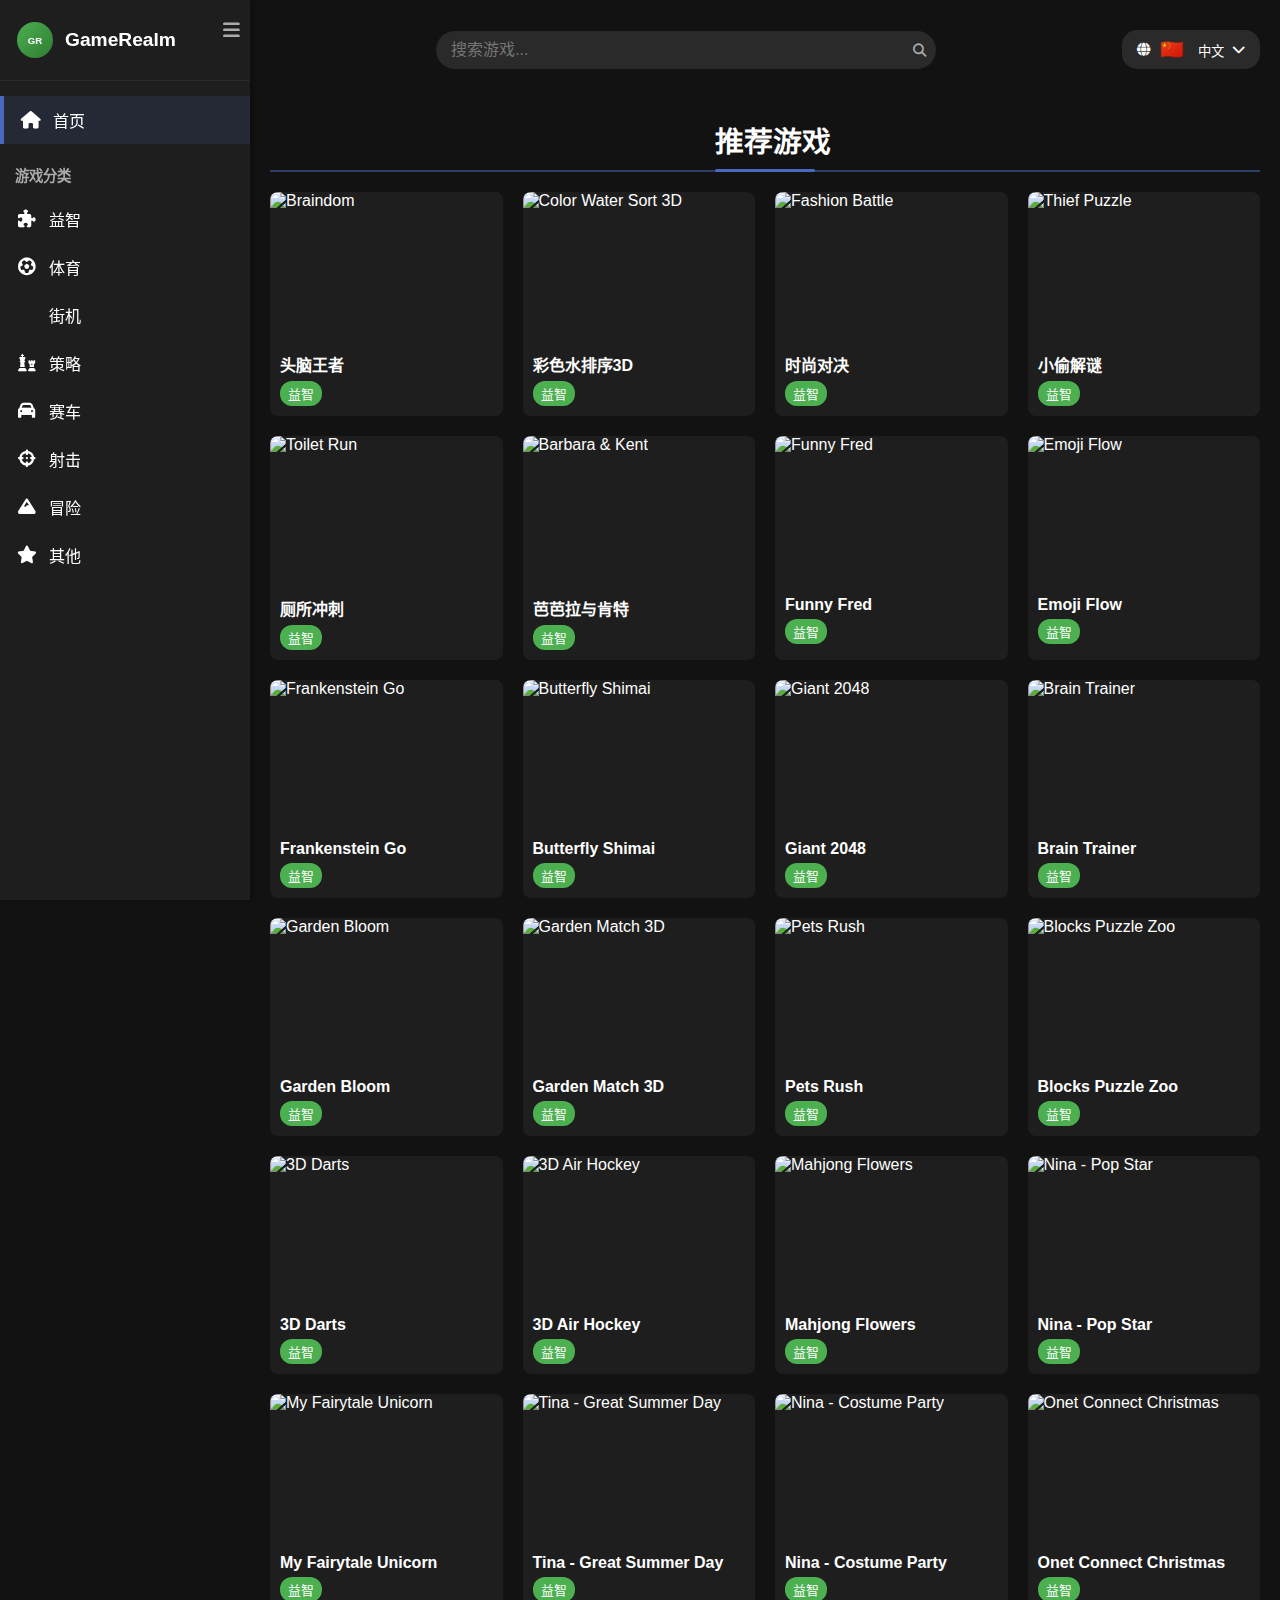
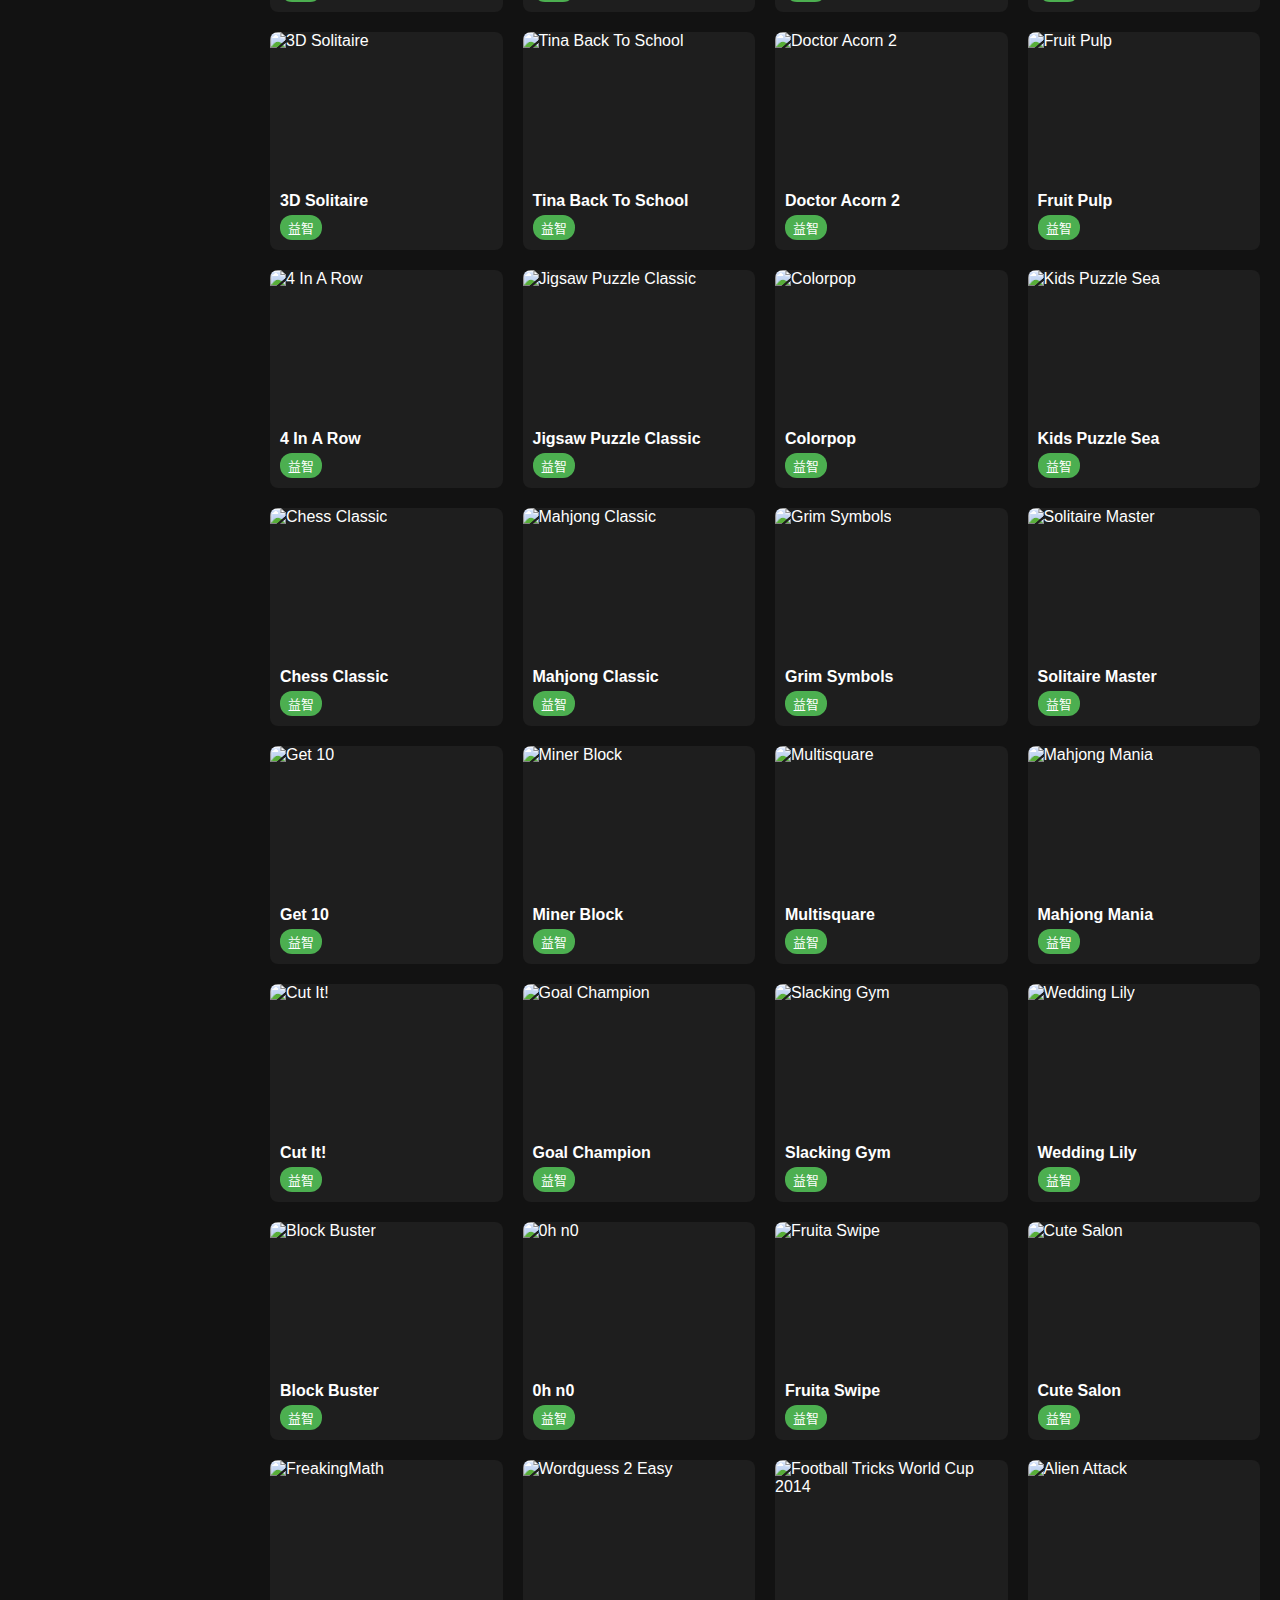
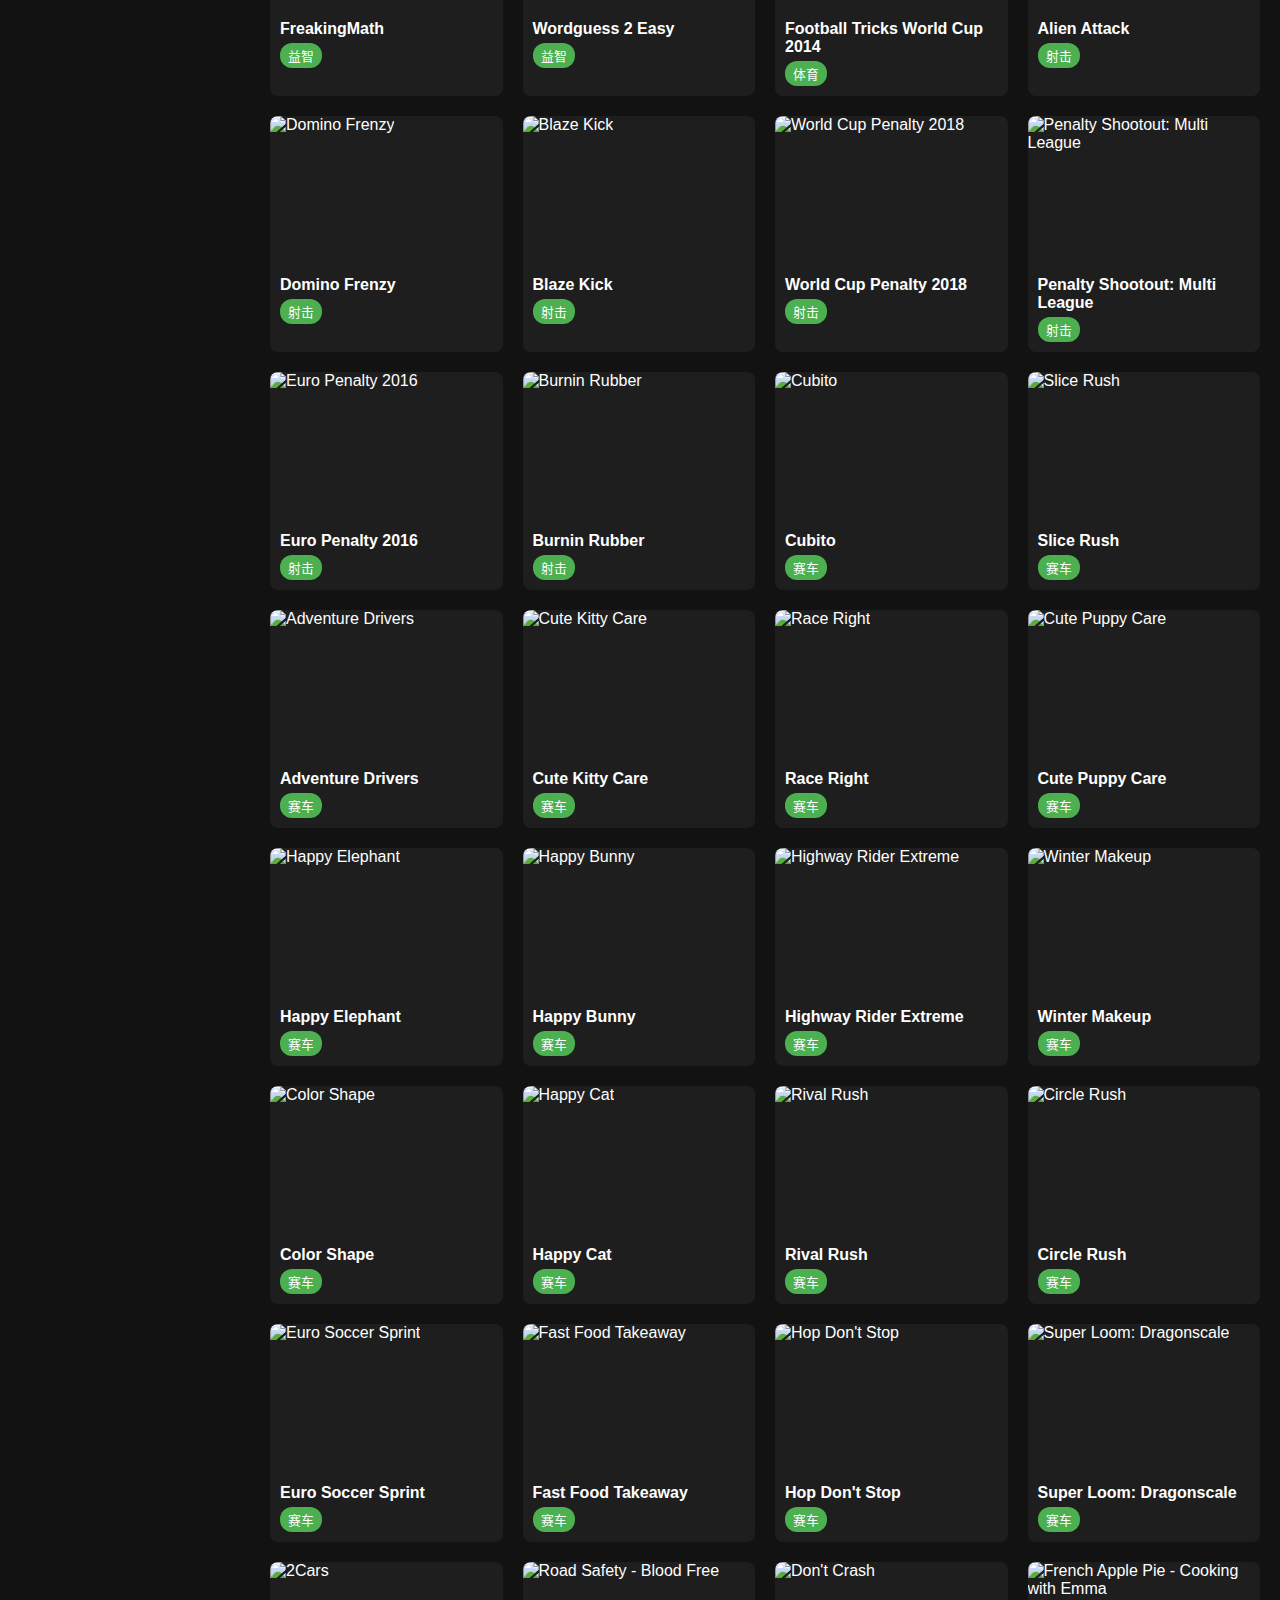
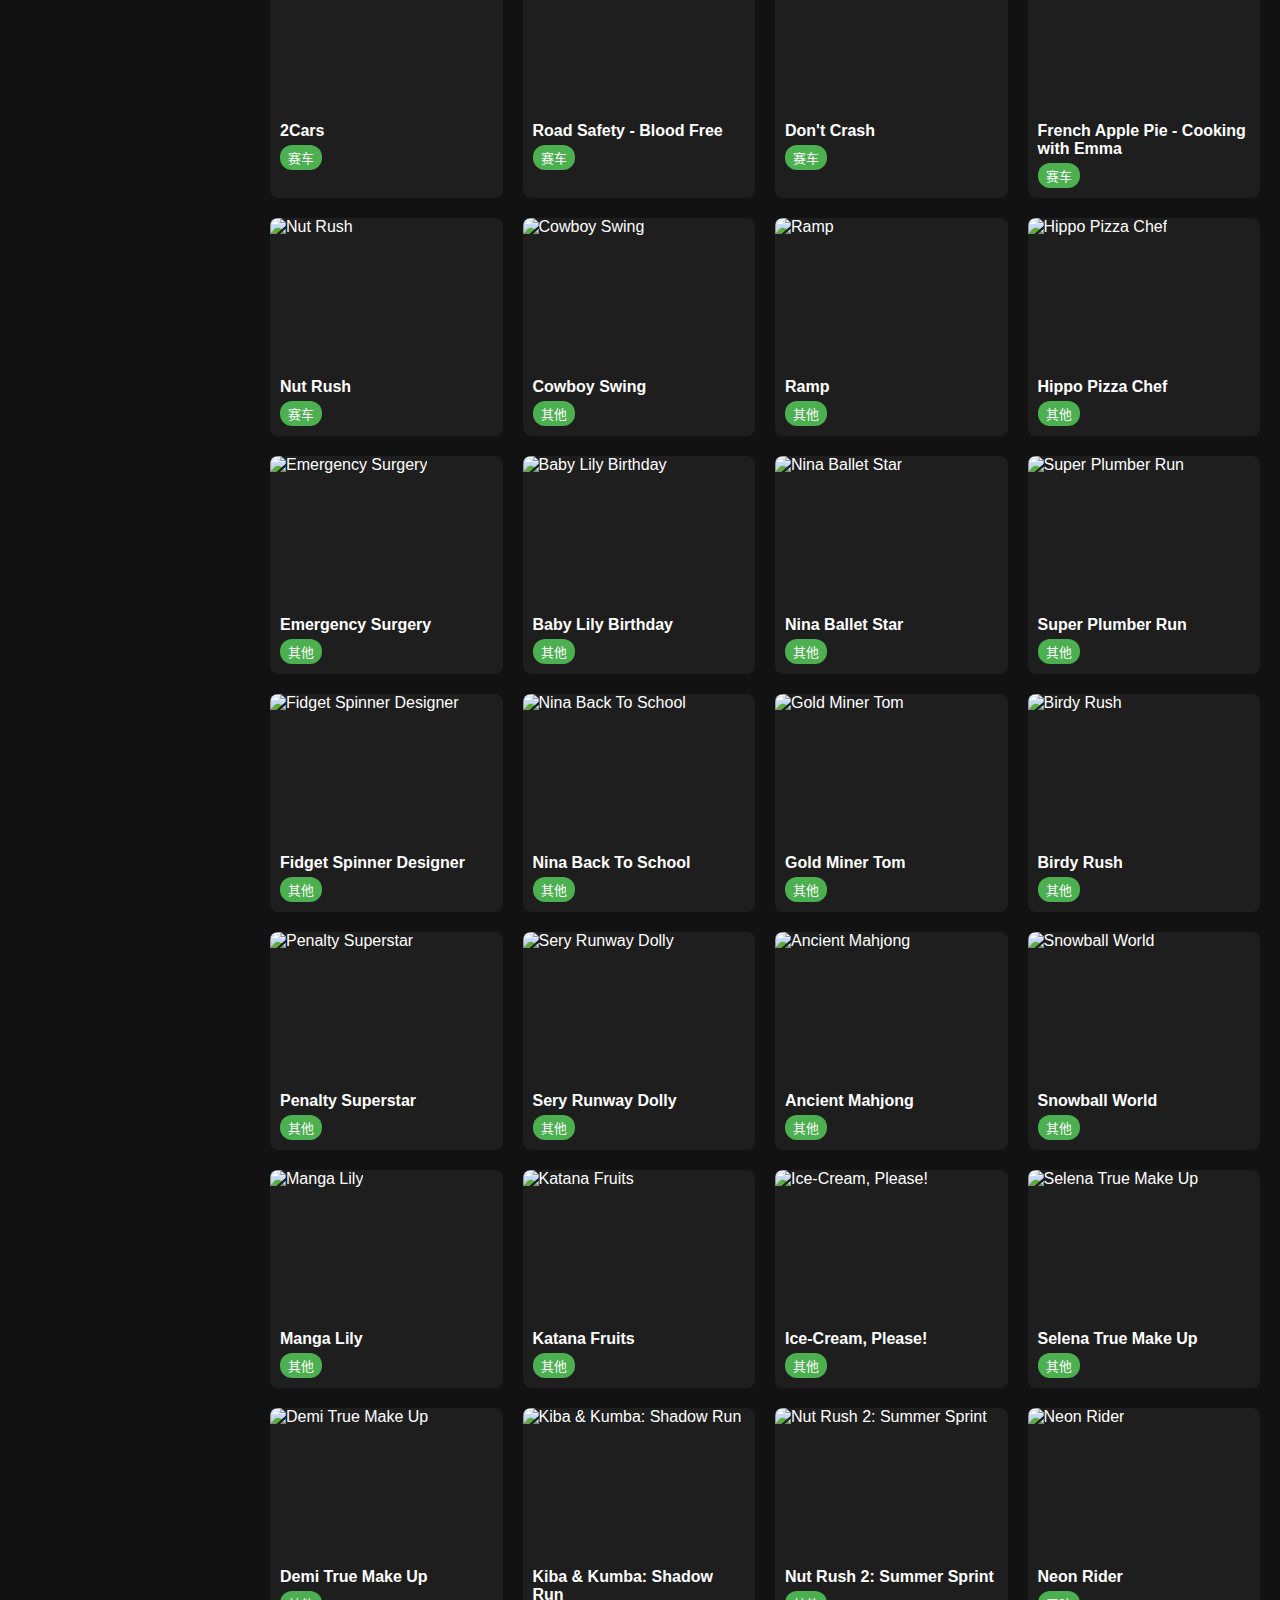
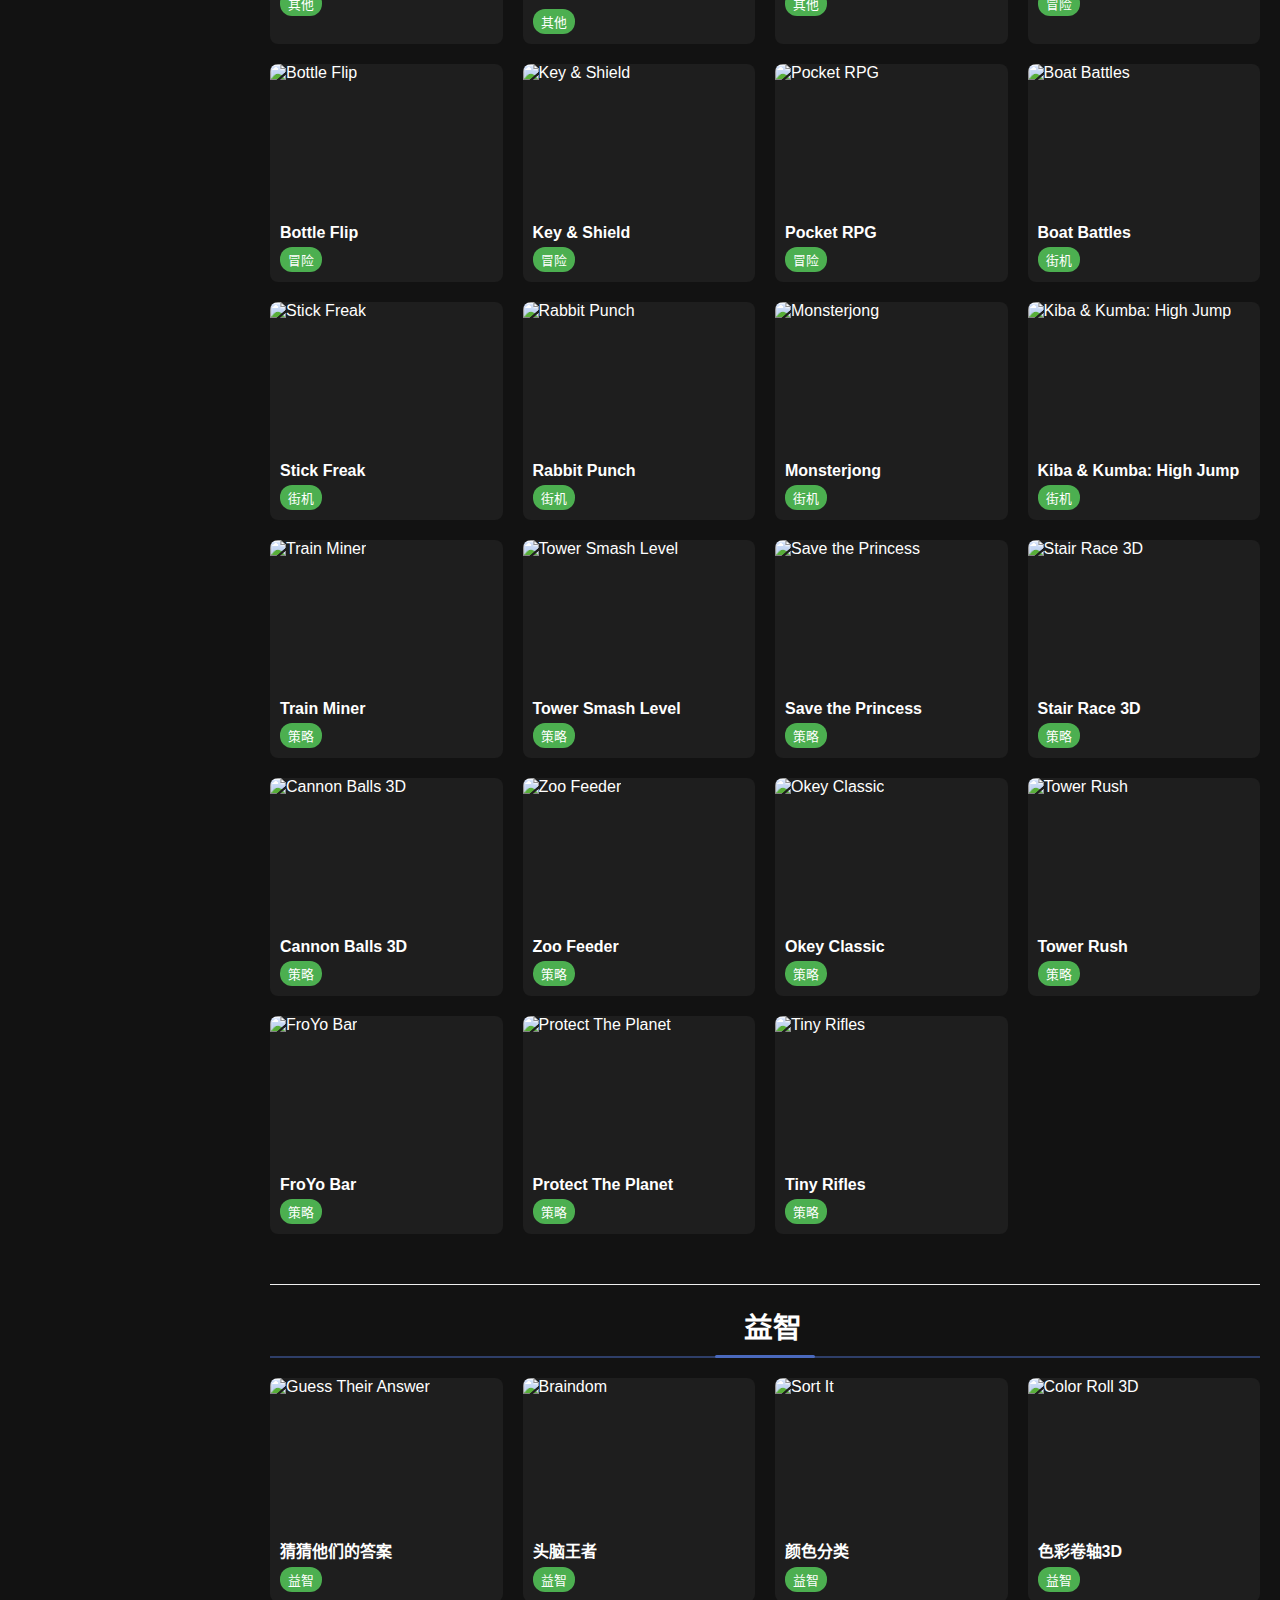
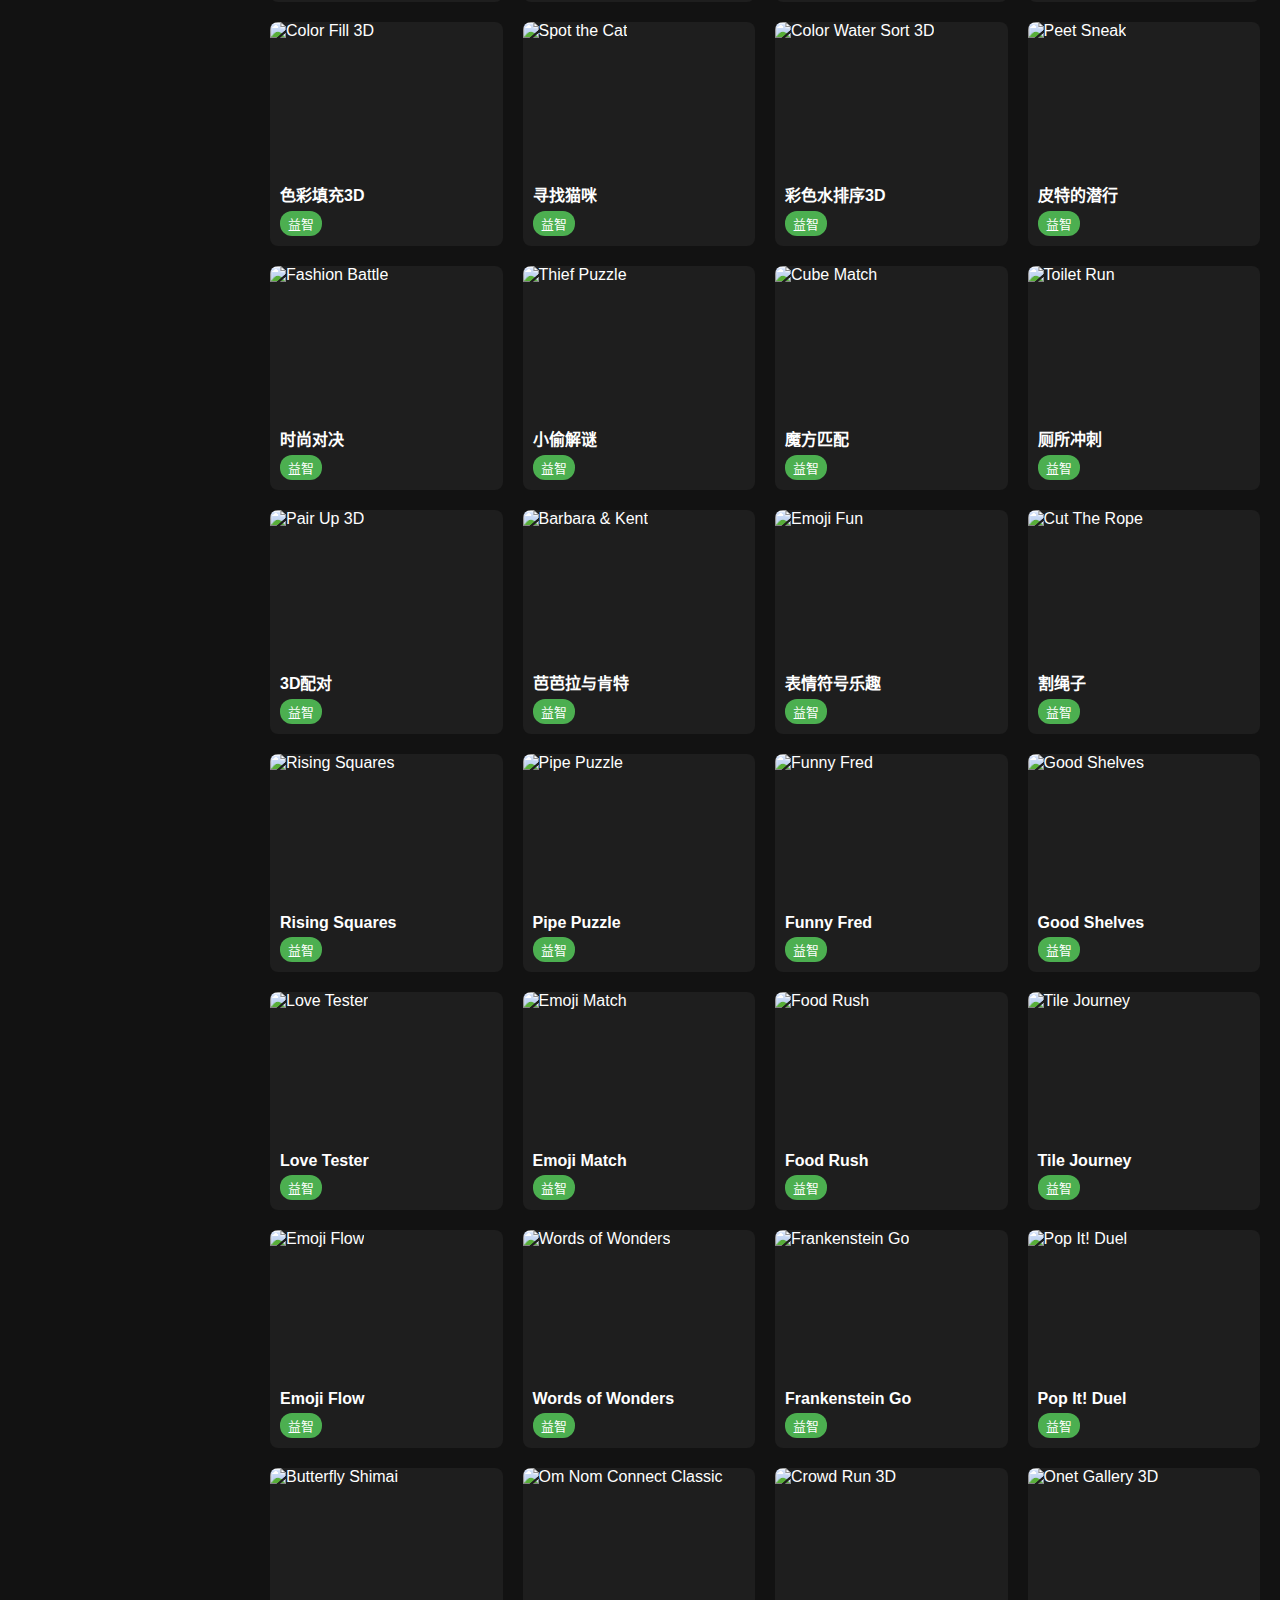
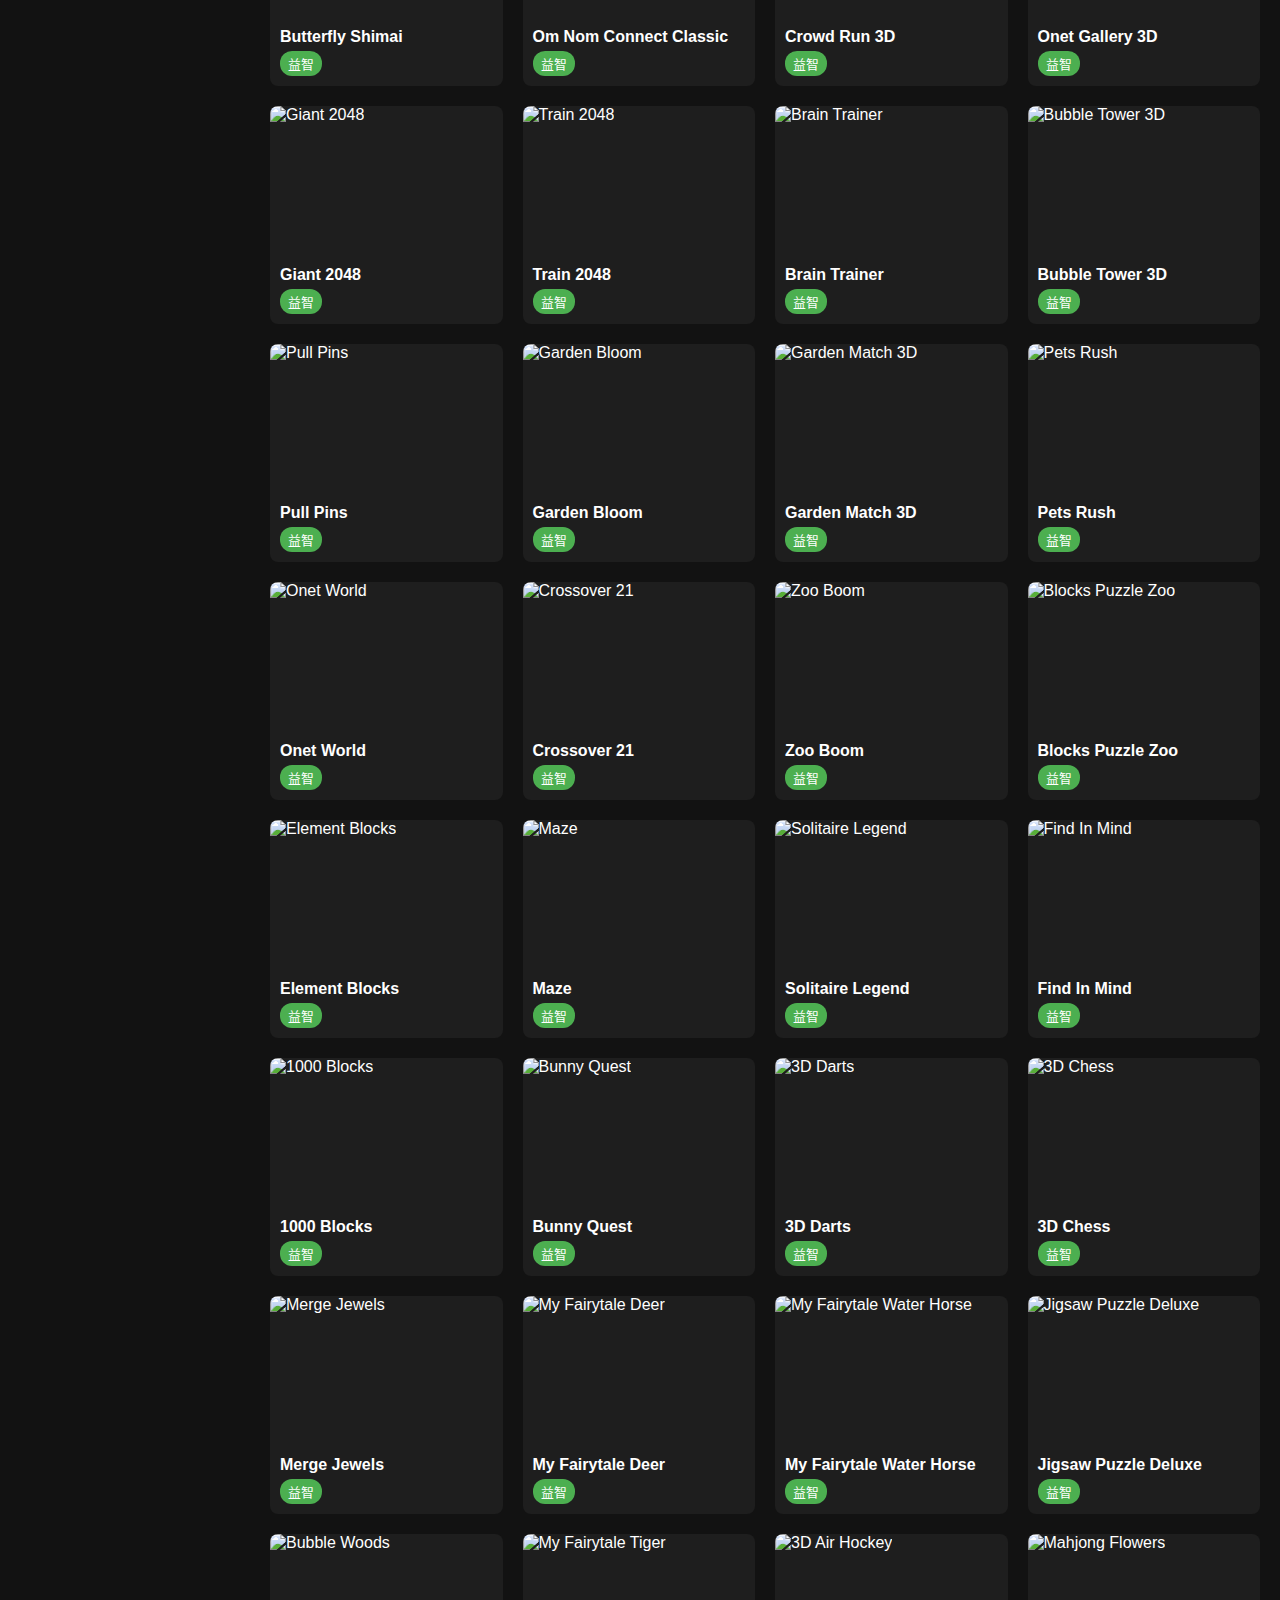
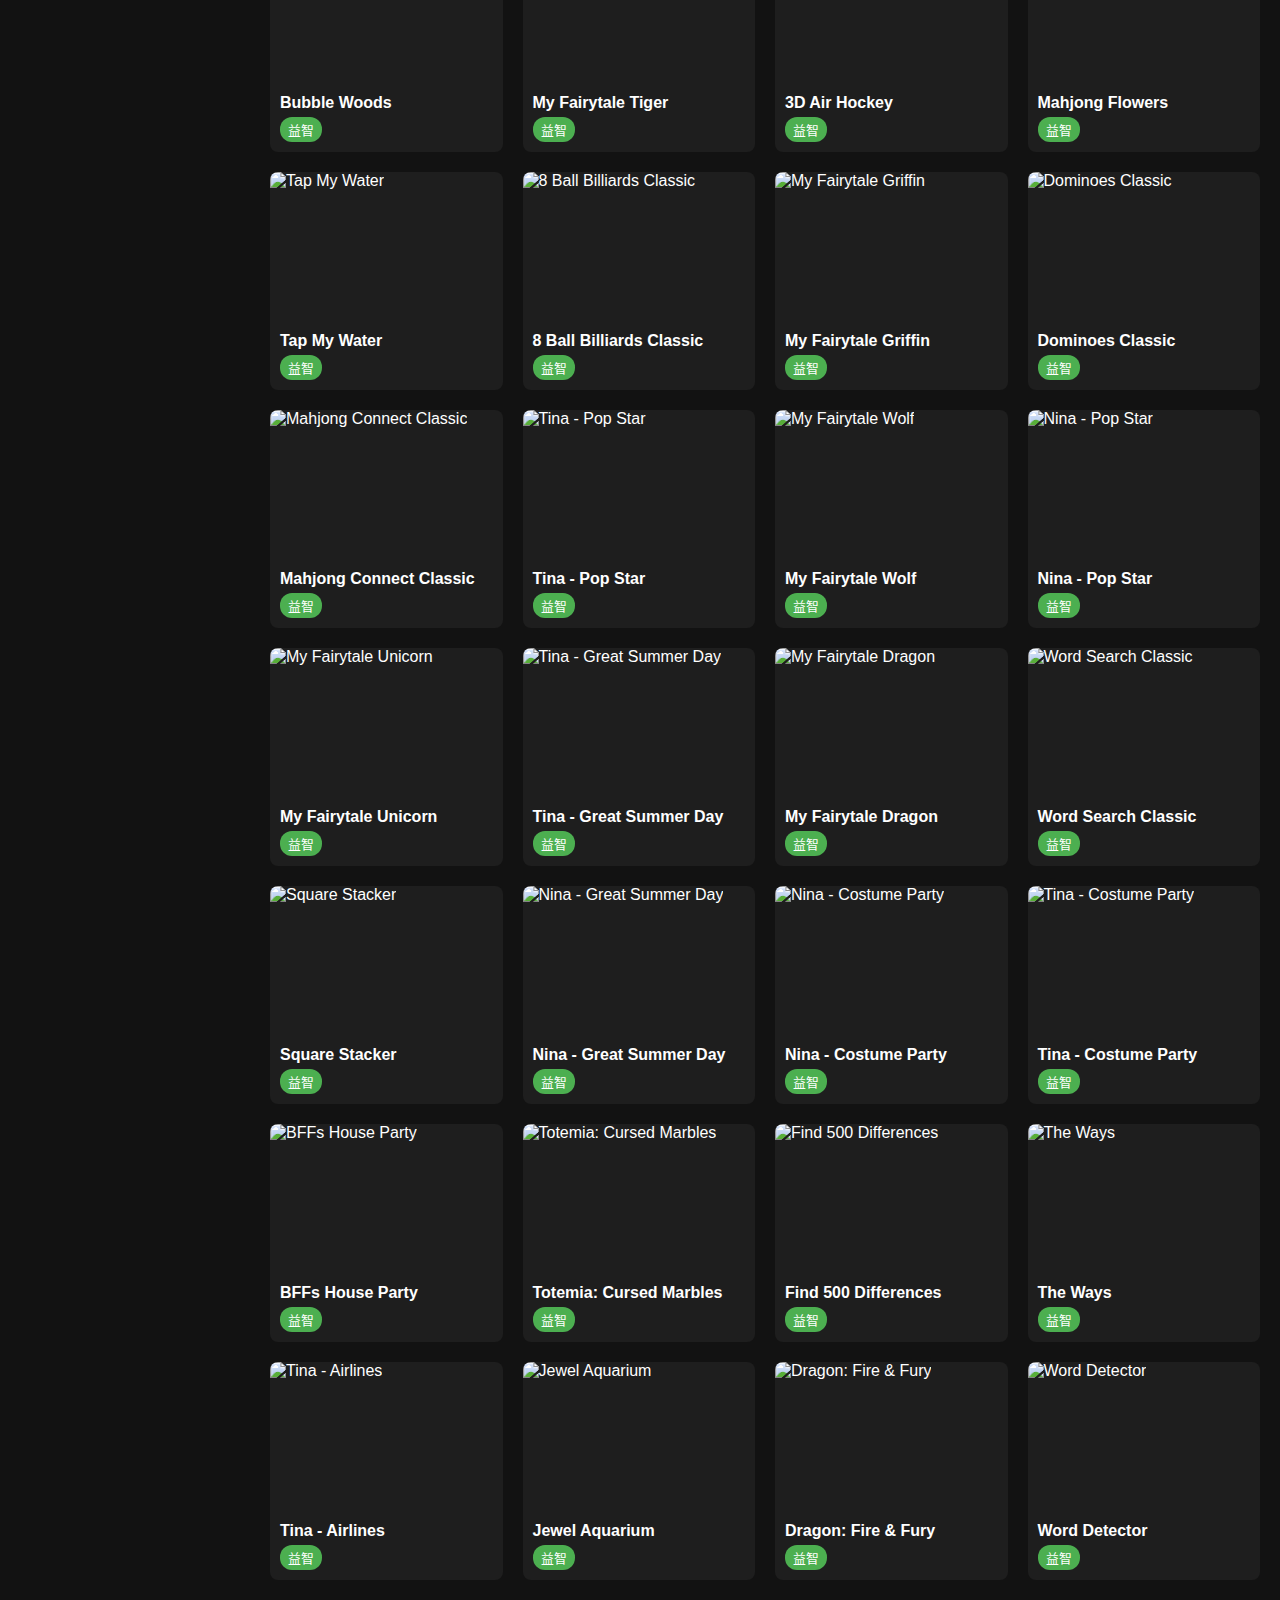
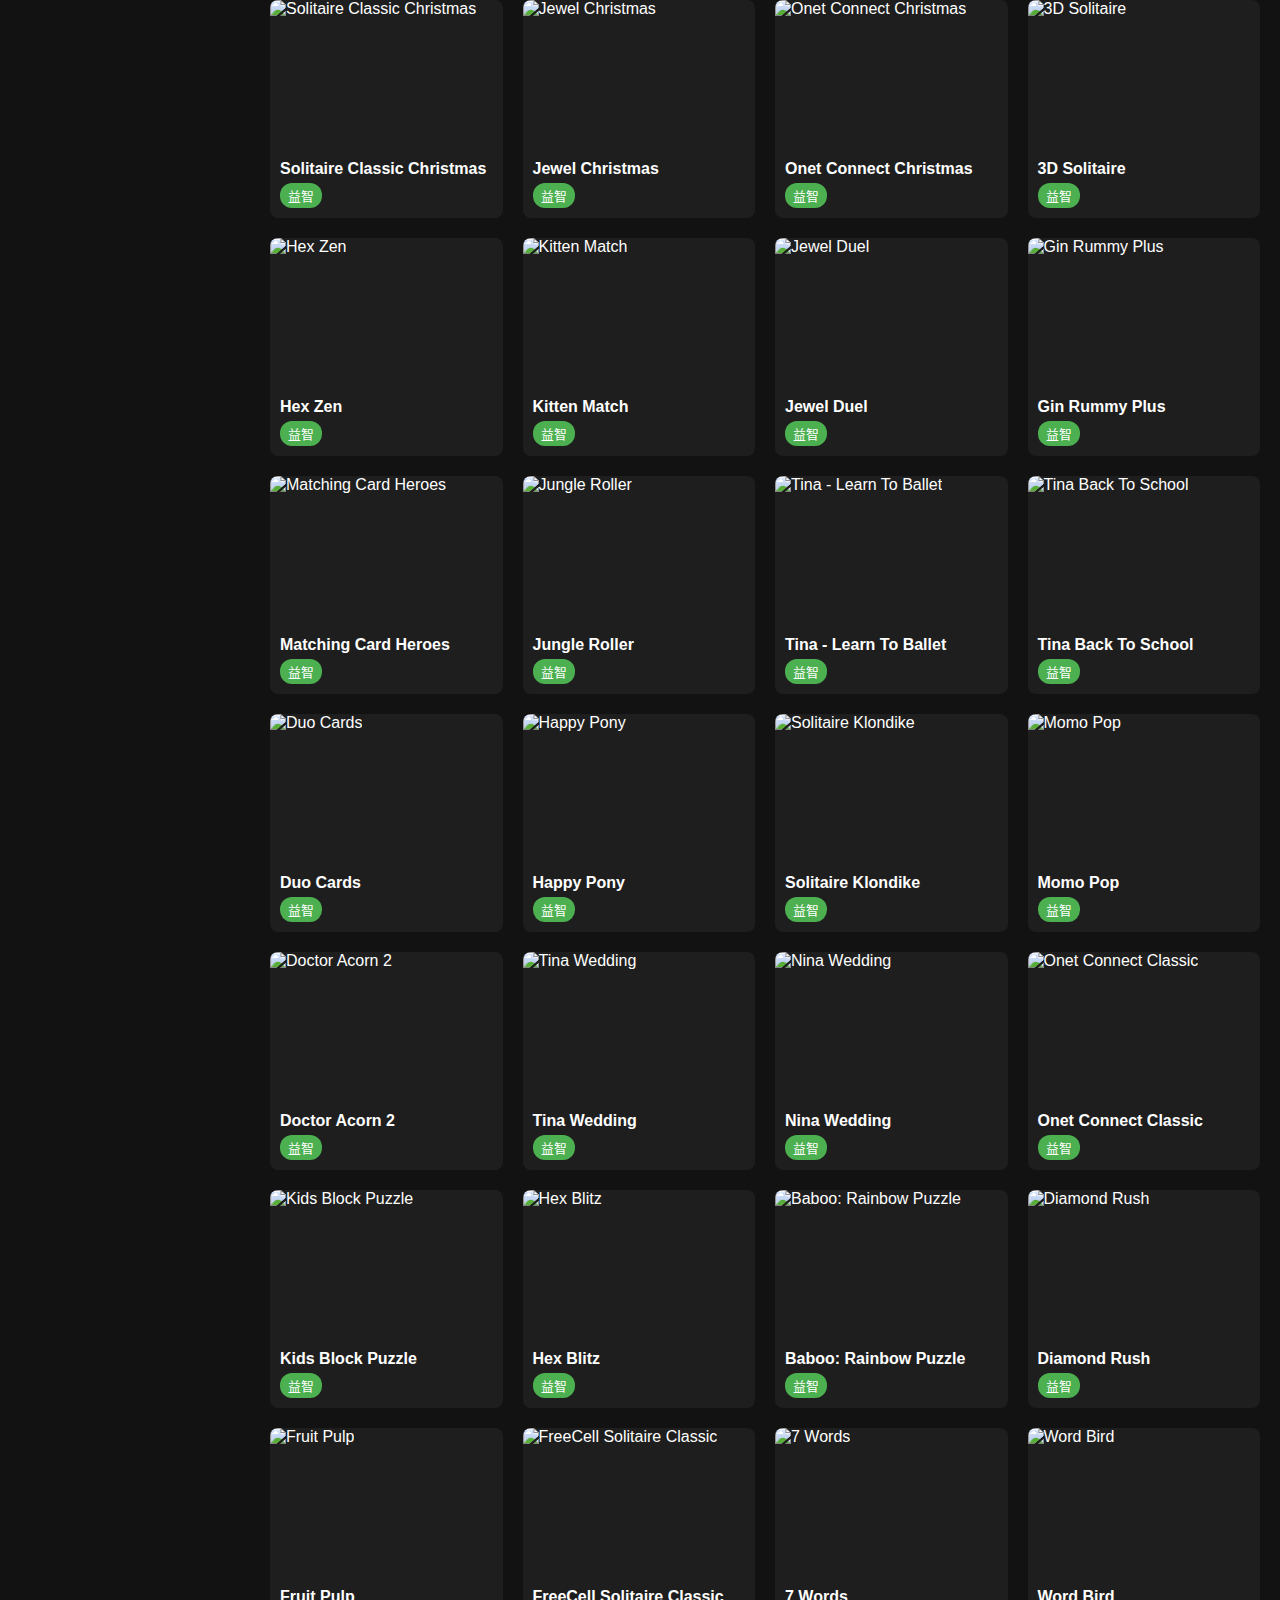
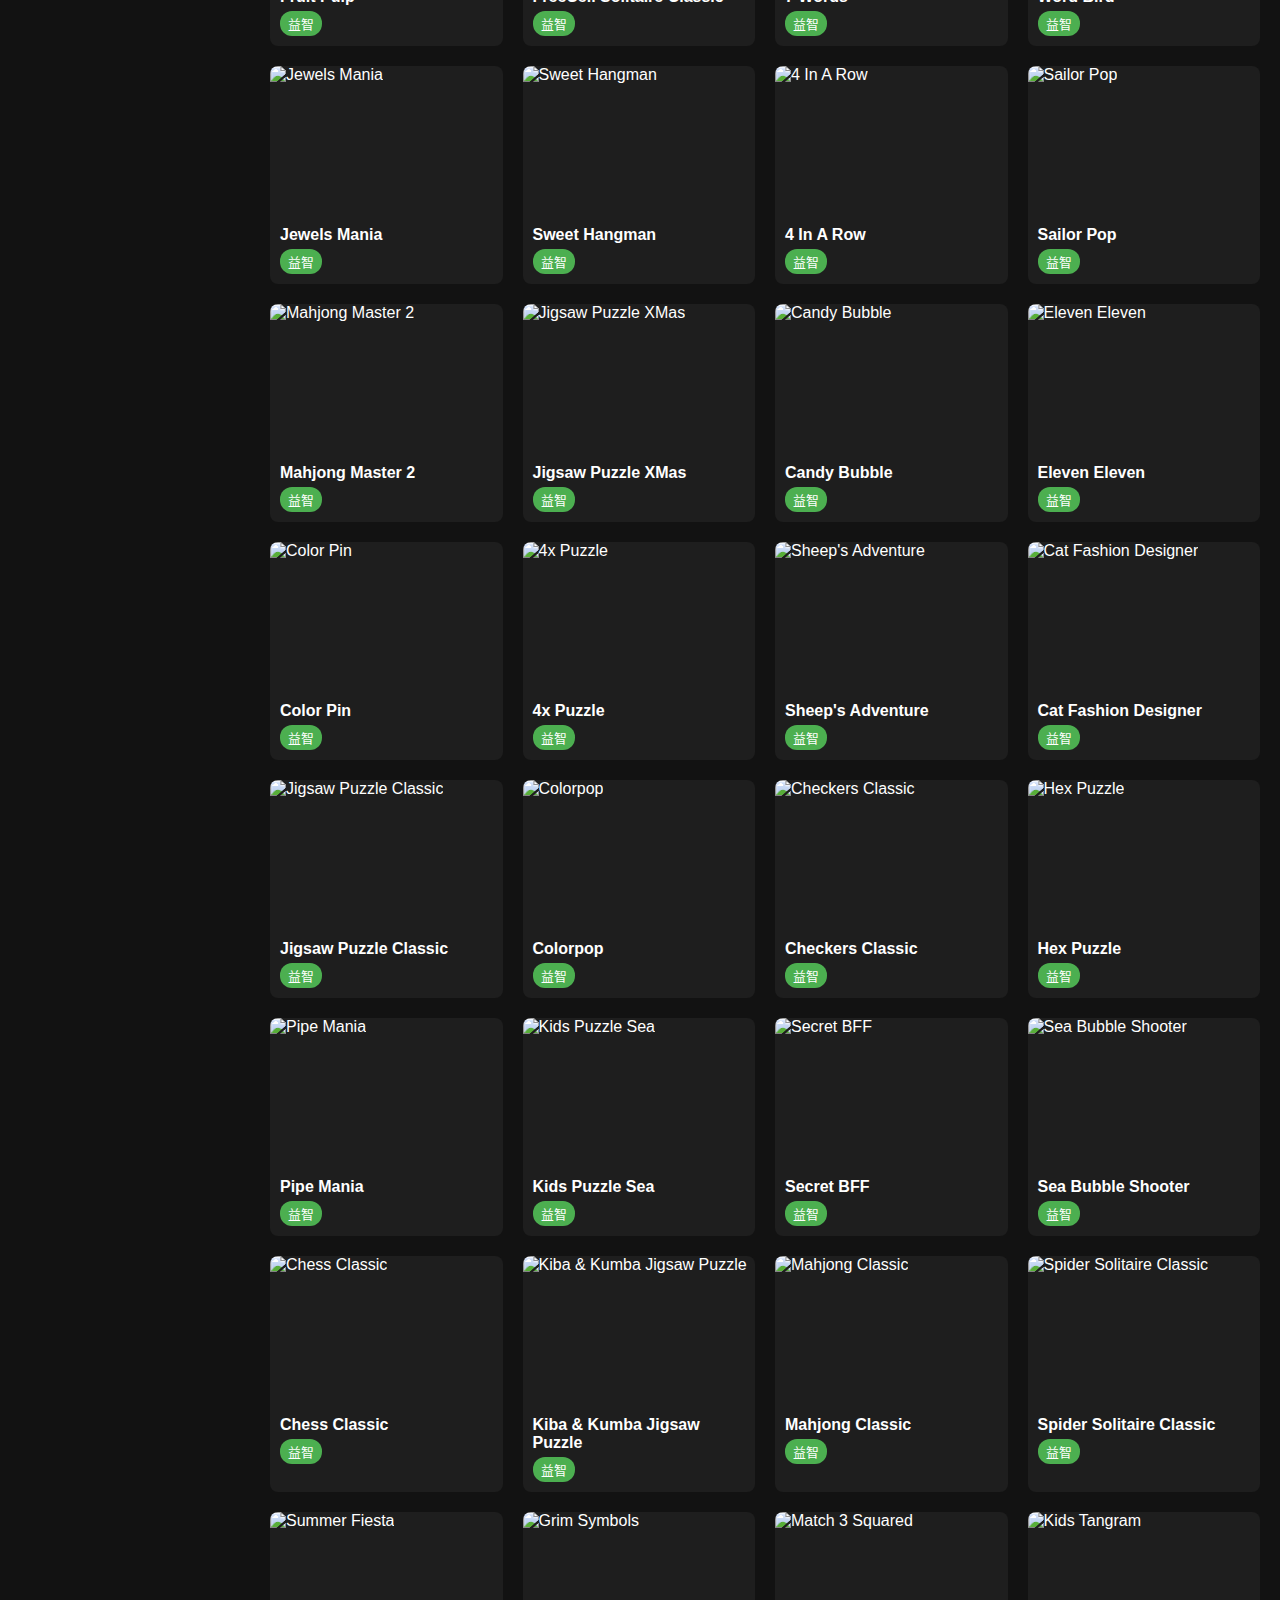
==== index.html @ a1fd9e69 "初始提交：GameRealm游戏平台" ====
<!DOCTYPE html>
<html lang="zh-CN">
<head>
    <meta charset="UTF-8">
    <meta name="viewport" content="width=device-width, initial-scale=1.0">
    <title>GameRealm - 在线游戏平台</title>
    <!-- Google tag (gtag.js) -->
    <script async src="https://www.googletagmanager.com/gtag/js?id=G-RQHVXMJP39"></script>
    <script>
      window.dataLayer = window.dataLayer || [];
      function gtag(){dataLayer.push(arguments);}
      gtag('js', new Date());

      gtag('config', 'G-RQHVXMJP39');
    </script>
    <link rel="stylesheet" href="styles.css">
    <link rel="stylesheet" href="https://cdnjs.cloudflare.com/ajax/libs/font-awesome/6.4.0/css/all.min.css">
</head>
<body>
    <!-- 侧边栏 -->
    <div class="sidebar" id="sidebar">
        <div class="logo-container">
            <img src="assets/logo.svg" alt="GameRealm Logo" class="logo">
            <span class="logo-text">GameRealm</span>
        </div>
        <div class="sidebar-toggle" id="sidebarToggle">
            <i class="fas fa-bars"></i>
        </div>
        <nav class="sidebar-nav">
            <a href="index.html" class="nav-item active">
                <i class="fas fa-home"></i>
                <span class="nav-text">首页</span>
            </a>
            <div class="category-header">游戏分类</div>
            <!-- 分类将通过JavaScript动态加载 -->
        </nav>
    </div>

    <!-- 主内容区 -->
    <main class="main-content">
        <!-- 顶部导航栏 -->
        <header class="top-header">
            <div class="search-container">
                <input type="text" class="search-input" placeholder="搜索游戏...">
                <button class="search-button" aria-label="搜索">
                    <i class="fas fa-search"></i>
                </button>
                <div class="search-suggestions" style="display: none;">
                    <!-- 搜索建议将通过JavaScript动态加载 -->
                </div>
            </div>
            <div class="language-selector">
                <button class="language-button" id="languageBtn">
                    <i class="fas fa-globe"></i> 
                    <span class="current-language">中文</span>
                    <i class="fas fa-chevron-down"></i>
                </button>
                <div class="language-dropdown" id="languageDropdown">
                    <div class="language-option" data-lang="zh-CN"><span class="flag">🇨🇳</span> 中文</div>
                    <div class="language-option" data-lang="en-US"><span class="flag">🇺🇸</span> English</div>
                    <div class="language-option" data-lang="ja-JP"><span class="flag">🇯🇵</span> 日本語</div>
                    <div class="language-option" data-lang="ko-KR"><span class="flag">🇰🇷</span> 한국어</div>
                    <div class="language-option" data-lang="es-ES"><span class="flag">🇪🇸</span> Español</div>
                    <div class="language-option" data-lang="fr-FR"><span class="flag">🇫🇷</span> Français</div>
                    <div class="language-option" data-lang="de-DE"><span class="flag">🇩🇪</span> Deutsch</div>
                    <div class="language-option" data-lang="ru-RU"><span class="flag">🇷🇺</span> Русский</div>
                    <div class="language-option" data-lang="pt-BR"><span class="flag">🇧🇷</span> Português</div>
                    <div class="language-option" data-lang="it-IT"><span class="flag">🇮🇹</span> Italiano</div>
                    <div class="language-option" data-lang="ar-SA"><span class="flag">🇸🇦</span> العربية</div>
                    <div class="language-option" data-lang="hi-IN"><span class="flag">🇮🇳</span> हिन्दी</div>
                    <div class="language-option" data-lang="th-TH"><span class="flag">🇹🇭</span> ไทย</div>
                    <div class="language-option" data-lang="vi-VN"><span class="flag">🇻🇳</span> Tiếng Việt</div>
                    <div class="language-option" data-lang="id-ID"><span class="flag">🇮🇩</span> Bahasa Indonesia</div>
                    <div class="language-option" data-lang="nl-NL"><span class="flag">🇳🇱</span> Nederlands</div>
                    <div class="language-option" data-lang="tr-TR"><span class="flag">🇹🇷</span> Türkçe</div>
                    <div class="language-option" data-lang="pl-PL"><span class="flag">🇵🇱</span> Polski</div>
                </div>
            </div>
        </header>

        <!-- 游戏分类与展示 -->
        <div class="game-categories">
            <!-- 游戏分类和卡片将通过JavaScript动态加载 -->
            <div class="loading">
                <i class="fas fa-spinner fa-pulse"></i>
                <p>正在加载游戏数据...</p>
            </div>
        </div>
    </main>

    <script src="main.js"></script>
</body>
</html>
---- styles.css ----
/* 全局样式 */
* {
    margin: 0;
    padding: 0;
    box-sizing: border-box;
    font-family: 'Arial', sans-serif;
}

body {
    display: flex;
    background-color: #121212;
    color: #ffffff;
    min-height: 100vh;
}

/* 侧边栏样式 */
.sidebar {
    width: 250px;
    background-color: #1e1e1e;
    height: 100vh;
    position: fixed;
    transition: all 0.3s ease;
    overflow-y: auto;
    box-shadow: 2px 0 5px rgba(0, 0, 0, 0.3);
    z-index: 100;
}

.sidebar.collapsed {
    width: 60px;
}

.logo-container {
    display: flex;
    align-items: center;
    padding: 20px 15px;
    border-bottom: 1px solid #2a2a2a;
}

.logo {
    width: 40px;
    height: 40px;
}

.logo-text {
    margin-left: 10px;
    font-size: 1.2rem;
    font-weight: bold;
    color: #ffffff;
}

.sidebar-toggle {
    position: absolute;
    top: 20px;
    right: 10px;
    cursor: pointer;
    font-size: 1.2rem;
    color: #aaaaaa;
}

.sidebar-nav {
    padding: 15px 0;
}

.category-header {
    padding: 10px 15px;
    color: #aaaaaa;
    font-size: 0.9rem;
    font-weight: bold;
    text-transform: uppercase;
    margin-top: 10px;
}

.nav-item {
    display: flex;
    align-items: center;
    padding: 12px 15px;
    color: #ffffff;
    text-decoration: none;
    transition: background-color 0.2s;
}

.nav-item:hover {
    background-color: #2a2a2a;
}

.nav-item.active {
    background-color: #3a3a3a;
    border-left: 3px solid #4caf50;
}

.nav-item i {
    width: 24px;
    text-align: center;
    font-size: 1.1rem;
}

.nav-text {
    margin-left: 10px;
}

.sidebar.collapsed .nav-text,
.sidebar.collapsed .logo-text,
.sidebar.collapsed .category-header {
    display: none;
}

/* 主内容区样式 */
.main-content {
    flex: 1;
    margin-left: 250px;
    padding: 20px;
    transition: margin-left 0.3s ease;
}

.main-content.expanded {
    margin-left: 60px;
}

/* 顶部导航栏样式 */
.top-header {
    display: flex;
    justify-content: space-between;
    align-items: center;
    padding: 10px 0;
    margin-bottom: 20px;
}

.search-container {
    flex: 1;
    max-width: 500px;
    margin: 0 auto;
    position: relative;
}

.search-input {
    width: 100%;
    padding: 10px 15px;
    border-radius: 25px;
    border: none;
    background-color: #2a2a2a;
    color: #ffffff;
    font-size: 1rem;
    padding-right: 40px;
}

.search-button {
    position: absolute;
    right: 10px;
    top: 50%;
    transform: translateY(-50%);
    background: none;
    border: none;
    color: #aaaaaa;
    cursor: pointer;
}

.language-selector {
    margin-left: 20px;
    position: relative;
    z-index: 200;
}

.language-button {
    padding: 8px 15px;
    background-color: #2a2a2a;
    border: none;
    border-radius: 15px;
    color: #ffffff;
    cursor: pointer;
    transition: background-color 0.2s;
    display: flex;
    align-items: center;
    gap: 8px;
}

.language-button:hover {
    background-color: #3a3a3a;
}

.language-button i:first-child {
    margin-right: 2px;
}

.language-dropdown {
    position: absolute;
    top: 100%;
    right: 0;
    width: 200px;
    background-color: #2a2a2a;
    border-radius: 10px;
    box-shadow: 0 5px 15px rgba(0, 0, 0, 0.3);
    z-index: 1000;
    overflow: hidden;
    display: none;
    margin-top: 5px;
    max-height: 400px;
    overflow-y: auto;
}

.language-dropdown.show {
    display: block;
}

.language-option {
    padding: 10px 15px;
    cursor: pointer;
    transition: background-color 0.2s;
    display: flex;
    align-items: center;
}

.language-option:hover {
    background-color: #3a3a3a;
}

.language-option.active {
    background-color: rgba(74, 105, 189, 0.3);
    color: #4caf50;
}

.flag {
    margin-right: 10px;
    font-size: 1.2rem;
    display: inline-block;
    width: 24px;
    text-align: center;
}

/* 游戏分类区域样式 */
.category {
    padding: 20px 0;
    margin-bottom: 30px;
    scroll-margin-top: 80px; /* 为锚点导航提供顶部边距 */
    border-top: 1px solid #eee;
}

.category:first-child {
    border-top: none;
}

.category-title {
    font-size: 1.8rem;
    margin-bottom: 20px;
    color: #ffffff;
    font-weight: 600;
    position: relative;
    padding-left: 15px;
    text-align: center;
    padding-bottom: 10px;
    border-bottom: 2px solid rgba(74, 105, 189, 0.5);
}

.category-title::before {
    content: '';
    position: absolute;
    left: 50%;
    bottom: -2px;
    transform: translateX(-50%);
    width: 100px;
    height: 3px;
    background-color: #4a69bd;
    border-radius: 3px;
}

.category.active .category-title {
    color: #4caf50;
}

.category.active .category-title::before {
    background-color: #4caf50;
    width: 150px;
}

.games-grid {
    display: grid;
    grid-template-columns: repeat(auto-fill, minmax(200px, 1fr));
    gap: 20px;
}

/* 游戏卡片样式 */
.game-card {
    background-color: #1e1e1e;
    border-radius: 8px;
    overflow: hidden;
    transition: transform 0.2s ease, box-shadow 0.2s ease;
    cursor: pointer;
}

.game-card:hover {
    transform: translateY(-5px);
    box-shadow: 0 10px 20px rgba(0, 0, 0, 0.1);
}

.game-thumbnail {
    width: 100%;
    height: 150px;
    overflow: hidden;
}

.game-thumbnail img {
    width: 100%;
    height: 100%;
    object-fit: cover;
    transition: transform 0.3s;
}

.game-card:hover .game-thumbnail img {
    transform: scale(1.1);
}

.game-info {
    padding: 10px;
}

.game-title {
    font-size: 1rem;
    margin-bottom: 5px;
}

.game-tag {
    display: inline-block;
    background-color: #4caf50;
    color: #ffffff;
    font-size: 0.8rem;
    padding: 3px 8px;
    border-radius: 12px;
}

/* 加载动画样式 */
.loading {
    display: flex;
    flex-direction: column;
    align-items: center;
    justify-content: center;
    padding: 50px 0;
    color: #aaaaaa;
}

.loading i {
    font-size: 3rem;
    margin-bottom: 15px;
    color: #4caf50;
}

.loading p {
    font-size: 1.1rem;
}

/* 错误信息样式 */
.error-message {
    background-color: rgba(255, 0, 0, 0.1);
    border-left: 4px solid #ff3333;
    padding: 15px;
    border-radius: 4px;
    margin: 20px 0;
    color: #ff6666;
}

/* 搜索结果样式 */
.no-results {
    display: flex;
    flex-direction: column;
    align-items: center;
    padding: 40px 20px;
    background-color: #1e1e1e;
    border-radius: 8px;
    text-align: center;
}

.no-results i {
    font-size: 3rem;
    margin-bottom: 15px;
    color: #aaaaaa;
}

.no-results p {
    font-size: 1.2rem;
    margin-bottom: 20px;
    color: #dddddd;
}

.reset-search {
    background-color: #4caf50;
    color: #ffffff;
    border: none;
    padding: 10px 20px;
    border-radius: 20px;
    font-size: 1rem;
    cursor: pointer;
    transition: background-color 0.2s;
}

.reset-search:hover {
    background-color: #45a049;
}

/* 响应式设计 */
@media (max-width: 768px) {
    .sidebar {
        width: 60px;
    }
    
    .sidebar .nav-text,
    .sidebar .logo-text,
    .sidebar .category-header {
        display: none;
    }
    
    .main-content {
        margin-left: 60px;
    }
    
    .sidebar.expanded {
        width: 250px;
        box-shadow: 0 0 10px rgba(0, 0, 0, 0.5);
    }
    
    .sidebar.expanded .nav-text,
    .sidebar.expanded .logo-text,
    .sidebar.expanded .category-header {
        display: block;
    }
    
    .games-grid {
        grid-template-columns: repeat(auto-fill, minmax(150px, 1fr));
    }
}

/* 游戏详情页全宽显示 */
.game-detail-page .main-content.full-width {
    margin-left: 0;
    width: 100%;
}

/* 增强的导航项样式 */
.nav-item.active {
    background-color: rgba(74, 105, 189, 0.15);
    border-left: 4px solid #4a69bd;
}

.nav-item[data-category]:hover {
    background-color: rgba(74, 105, 189, 0.1);
    border-left: 4px solid #4a69bd;
    transition: all 0.2s ease;
}

/* 增强的游戏卡片交互 */
.game-card {
    transition: transform 0.2s ease, box-shadow 0.2s ease;
}

.game-card:hover {
    transform: translateY(-5px);
    box-shadow: 0 10px 20px rgba(0, 0, 0, 0.1);
}

/* 搜索建议框样式 */
.search-suggestions {
    position: absolute;
    top: 100%;
    left: 0;
    width: 100%;
    background-color: #2a2a2a;
    border-radius: 0 0 10px 10px;
    box-shadow: 0 5px 15px rgba(0, 0, 0, 0.3);
    z-index: 10;
    max-height: 300px;
    overflow-y: auto;
}

.suggestion-item {
    padding: 10px 15px;
    cursor: pointer;
    display: flex;
    align-items: center;
    border-bottom: 1px solid #333;
    transition: background-color 0.2s;
}

.suggestion-item:last-child {
    border-bottom: none;
    border-radius: 0 0 10px 10px;
}

.suggestion-item:hover {
    background-color: #3a3a3a;
}

.suggestion-thumbnail {
    width: 40px;
    height: 40px;
    border-radius: 5px;
    overflow: hidden;
    margin-right: 10px;
    flex-shrink: 0;
}

.suggestion-thumbnail img {
    width: 100%;
    height: 100%;
    object-fit: cover;
}

.suggestion-info {
    flex: 1;
}

.suggestion-title {
    color: #ffffff;
    font-size: 0.9rem;
    font-weight: 500;
    margin-bottom: 3px;
}

.suggestion-category {
    color: #aaaaaa;
    font-size: 0.8rem;
}
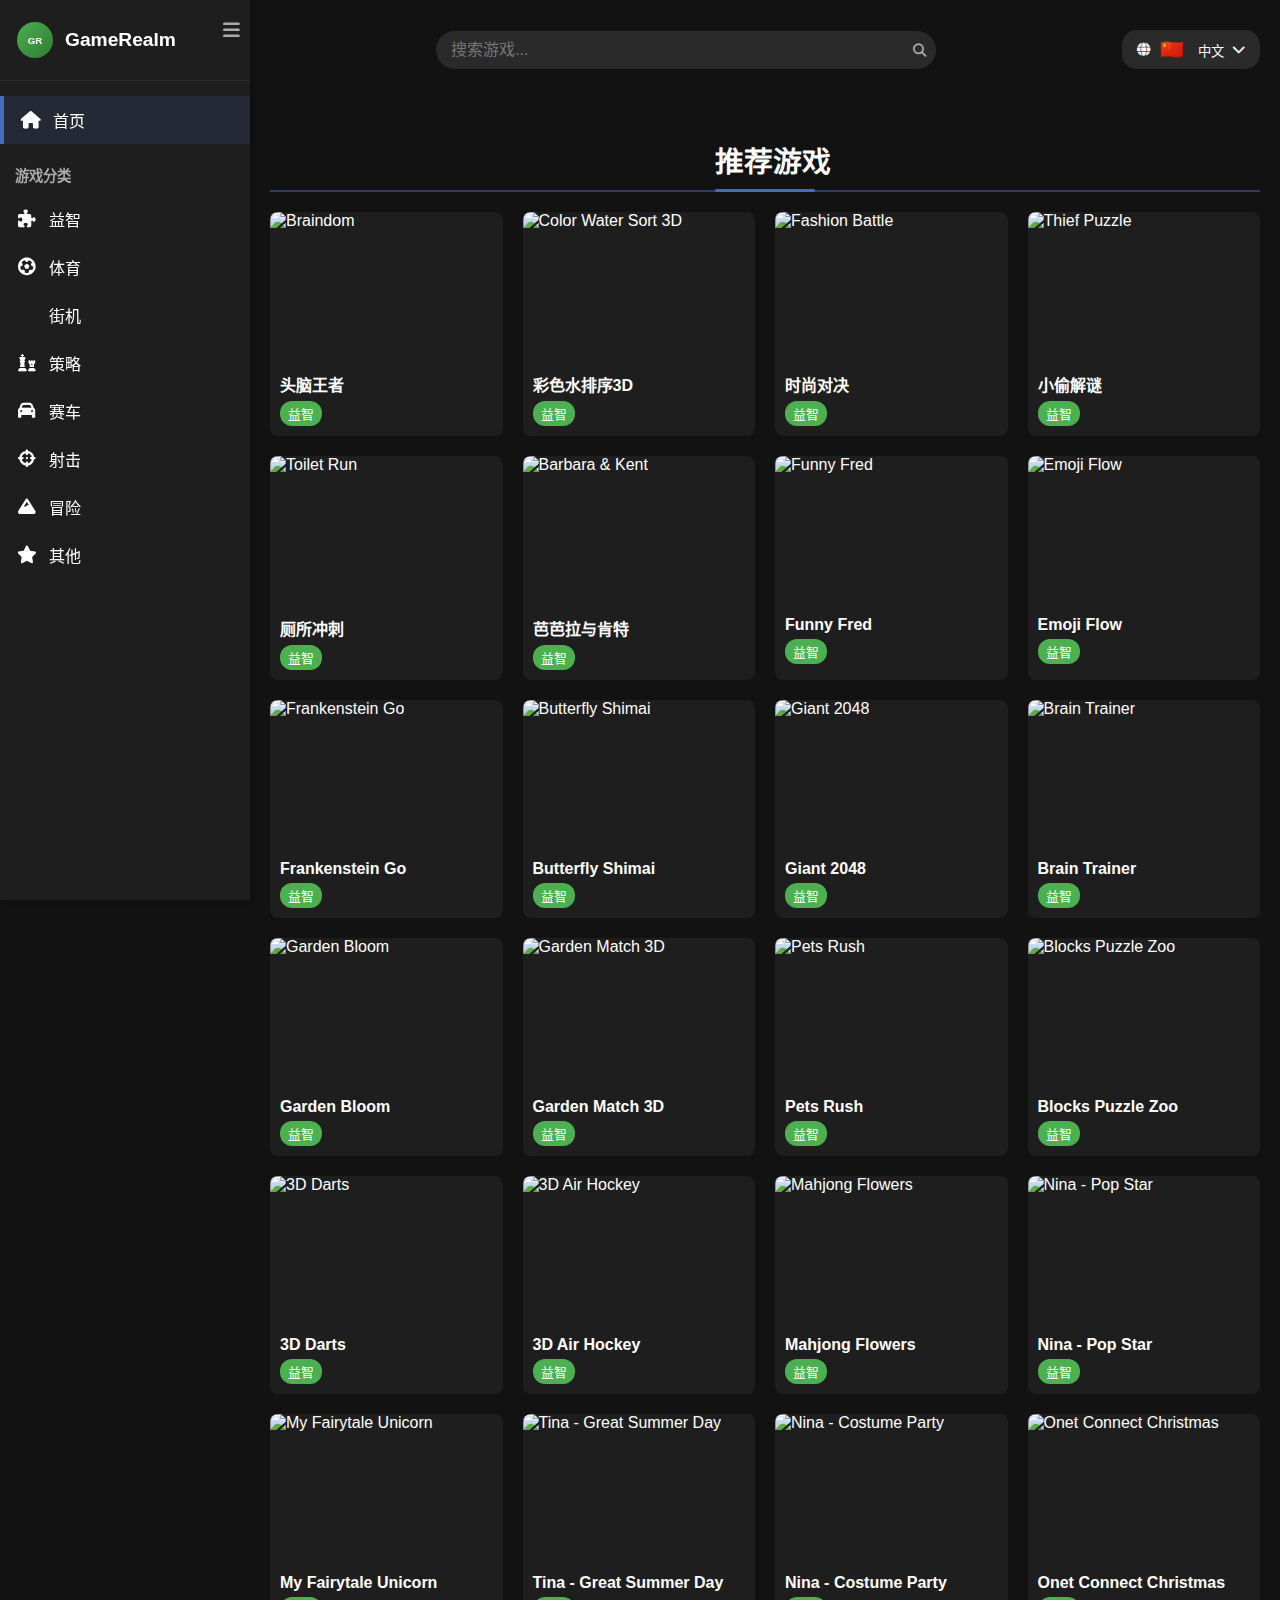
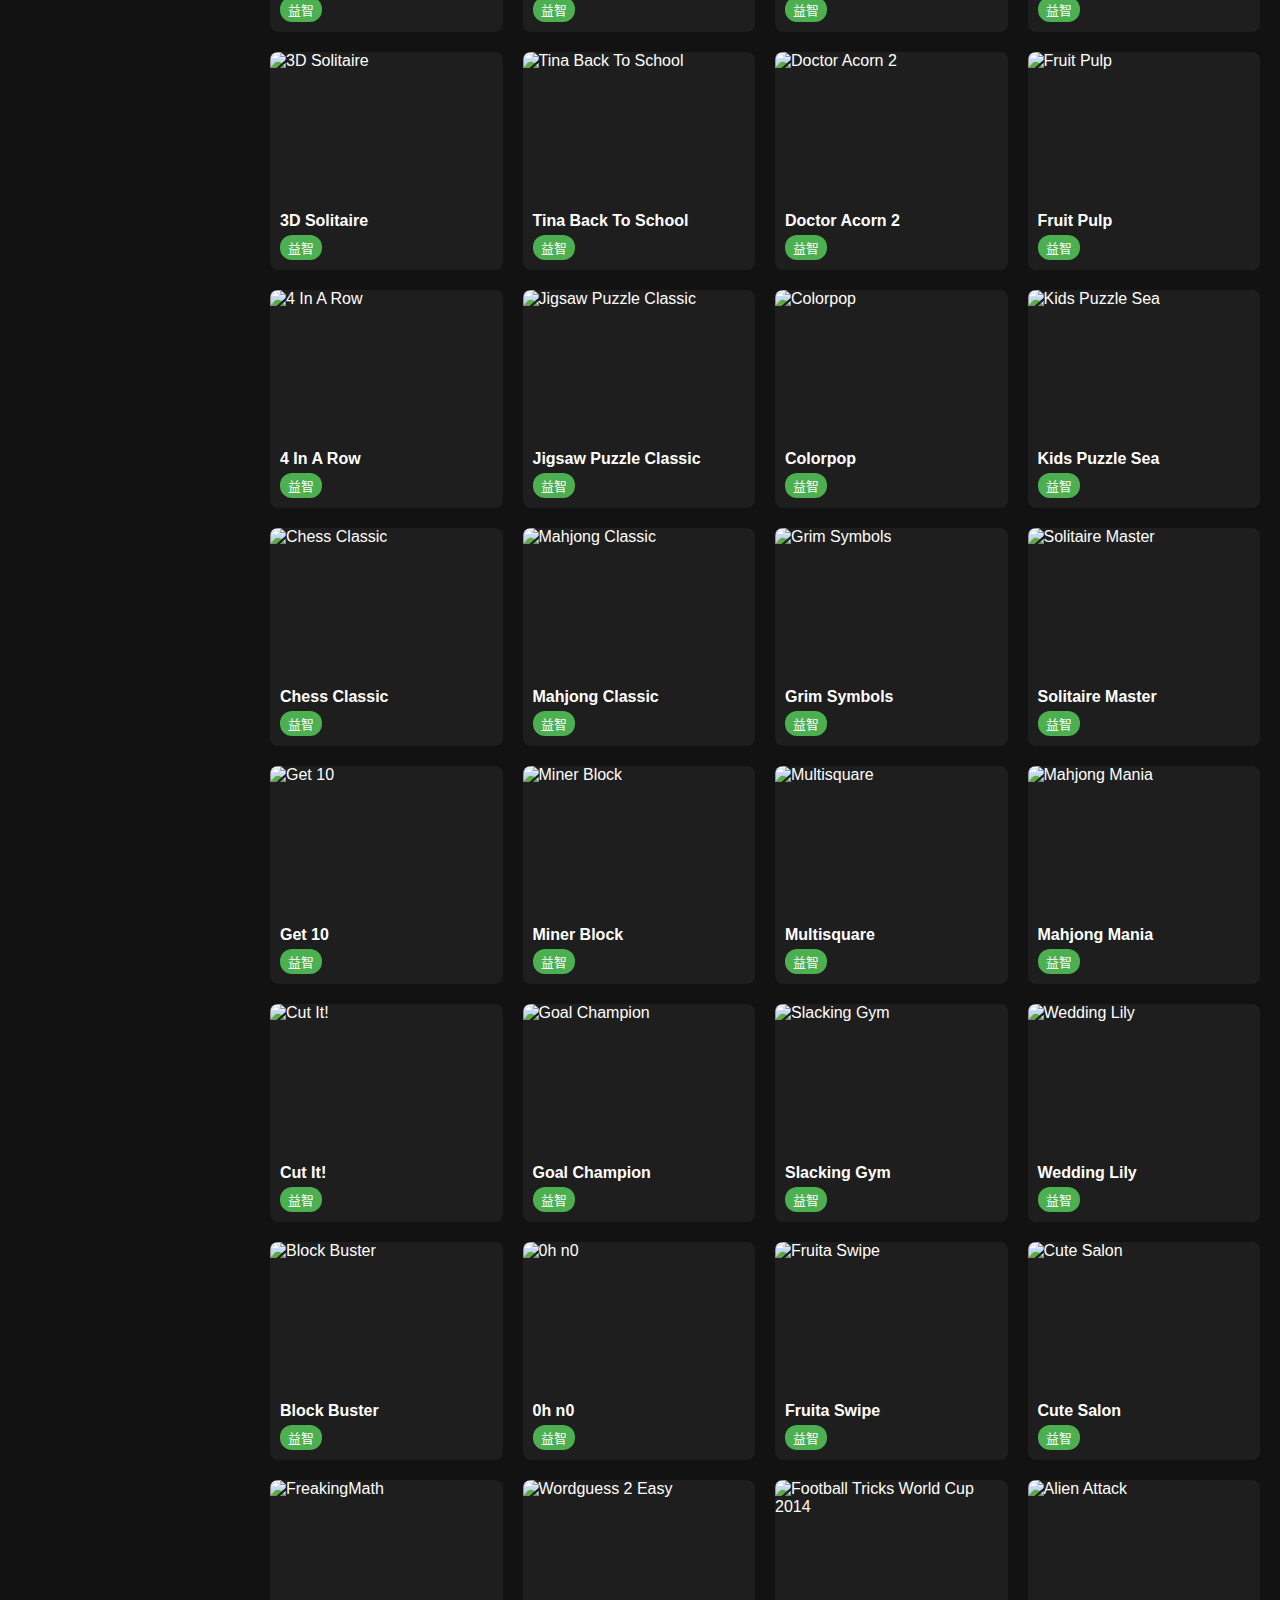
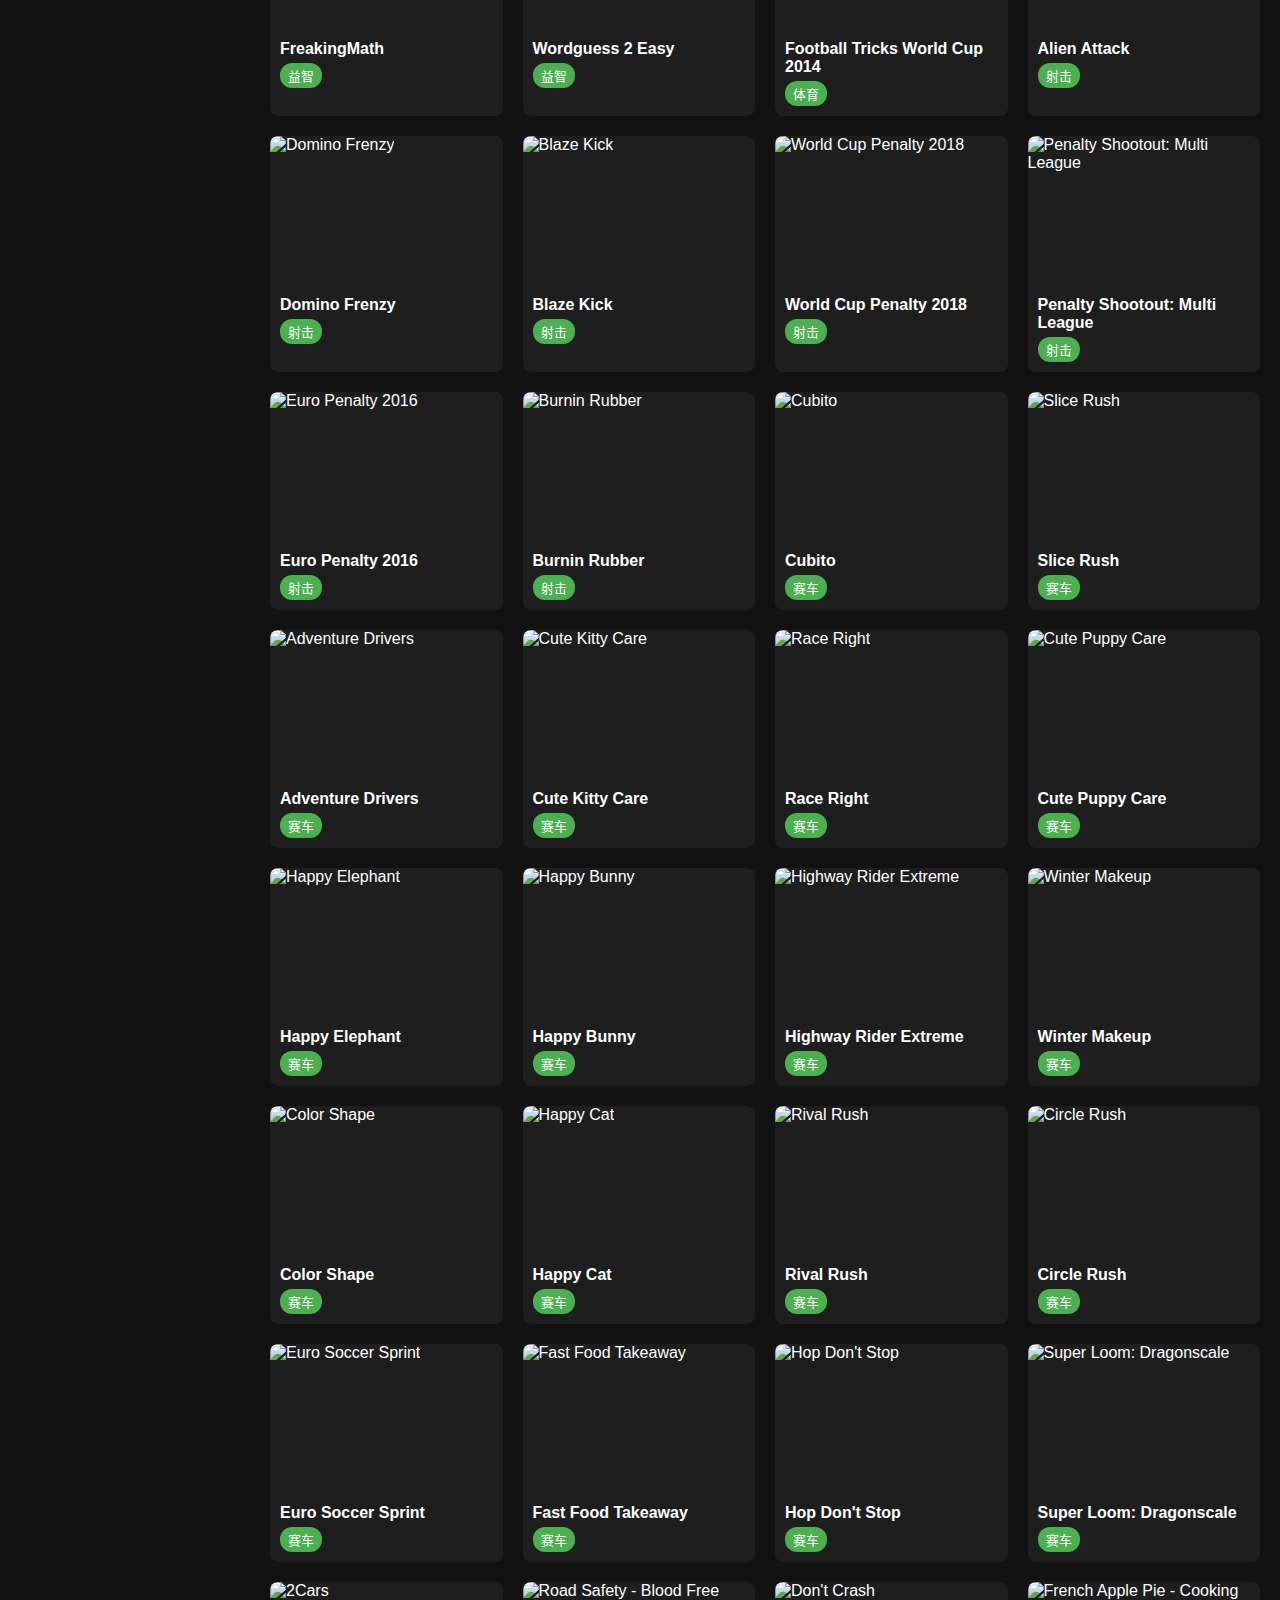
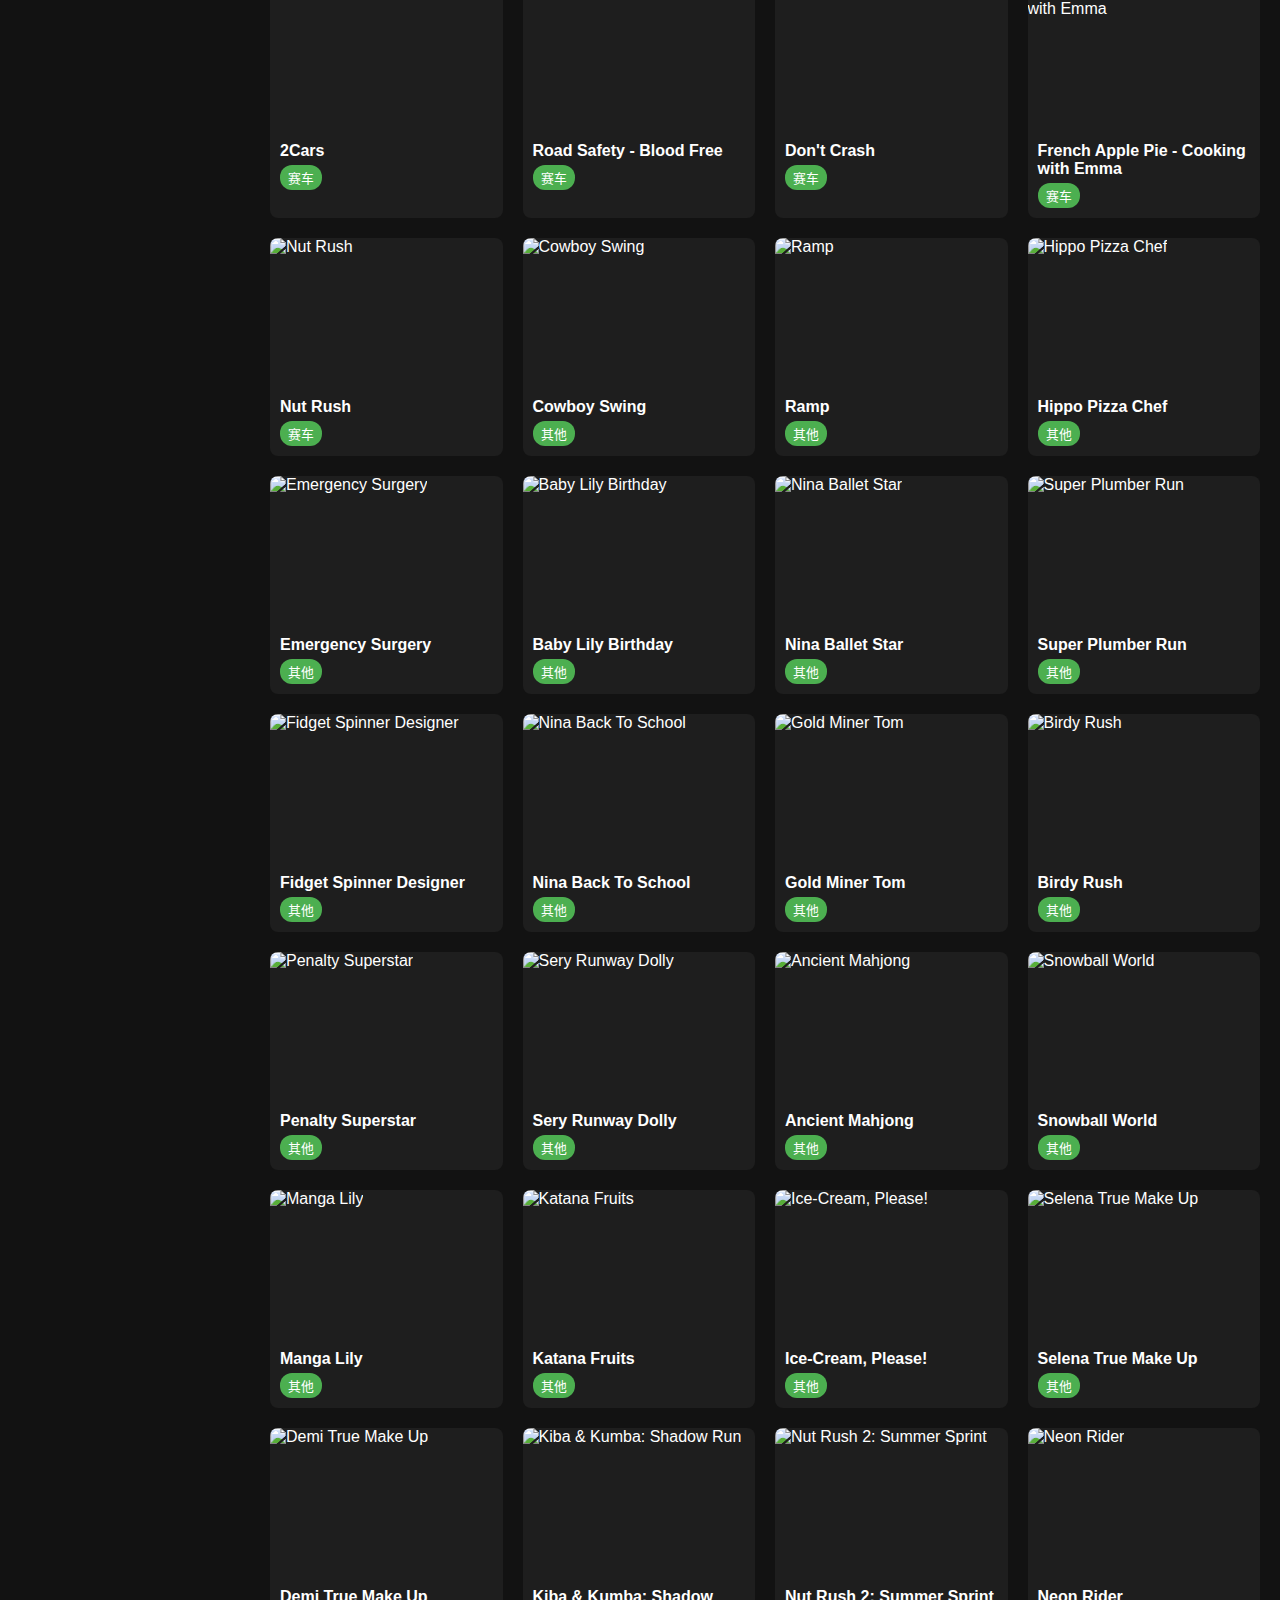
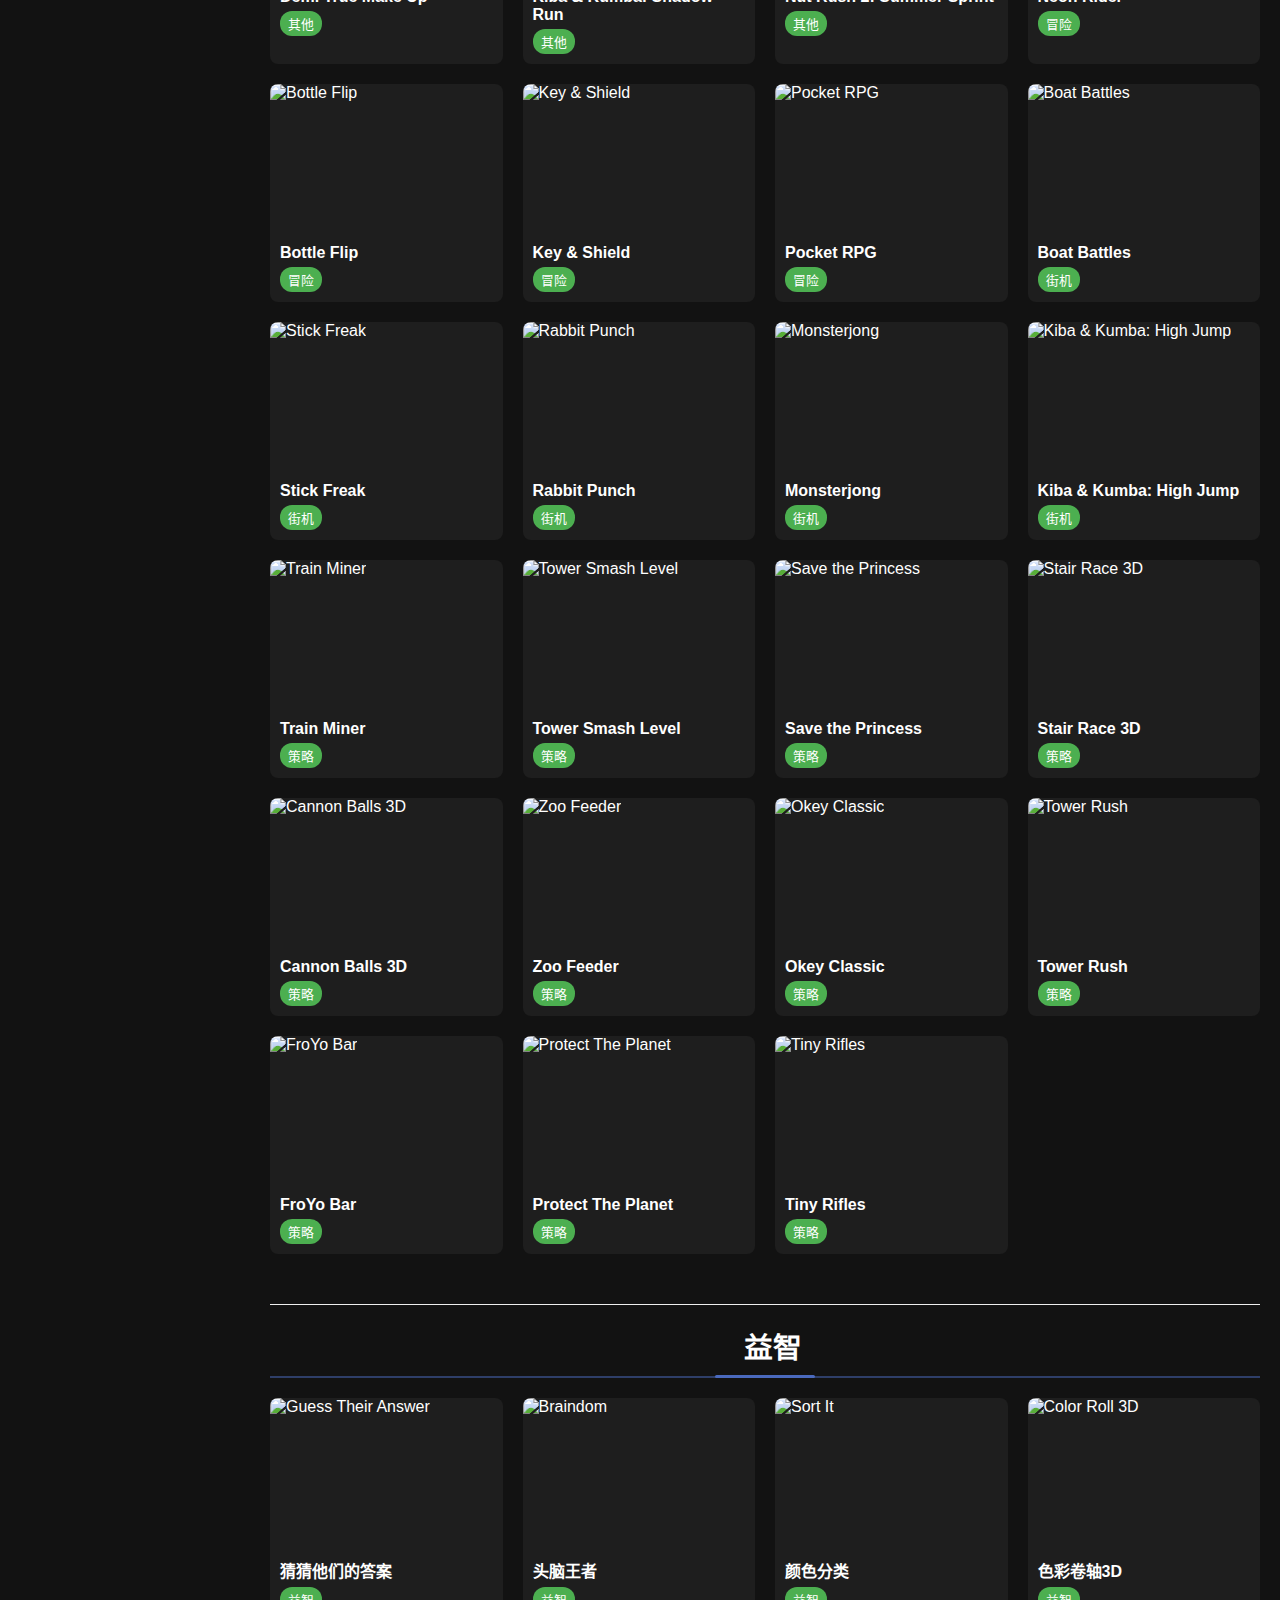
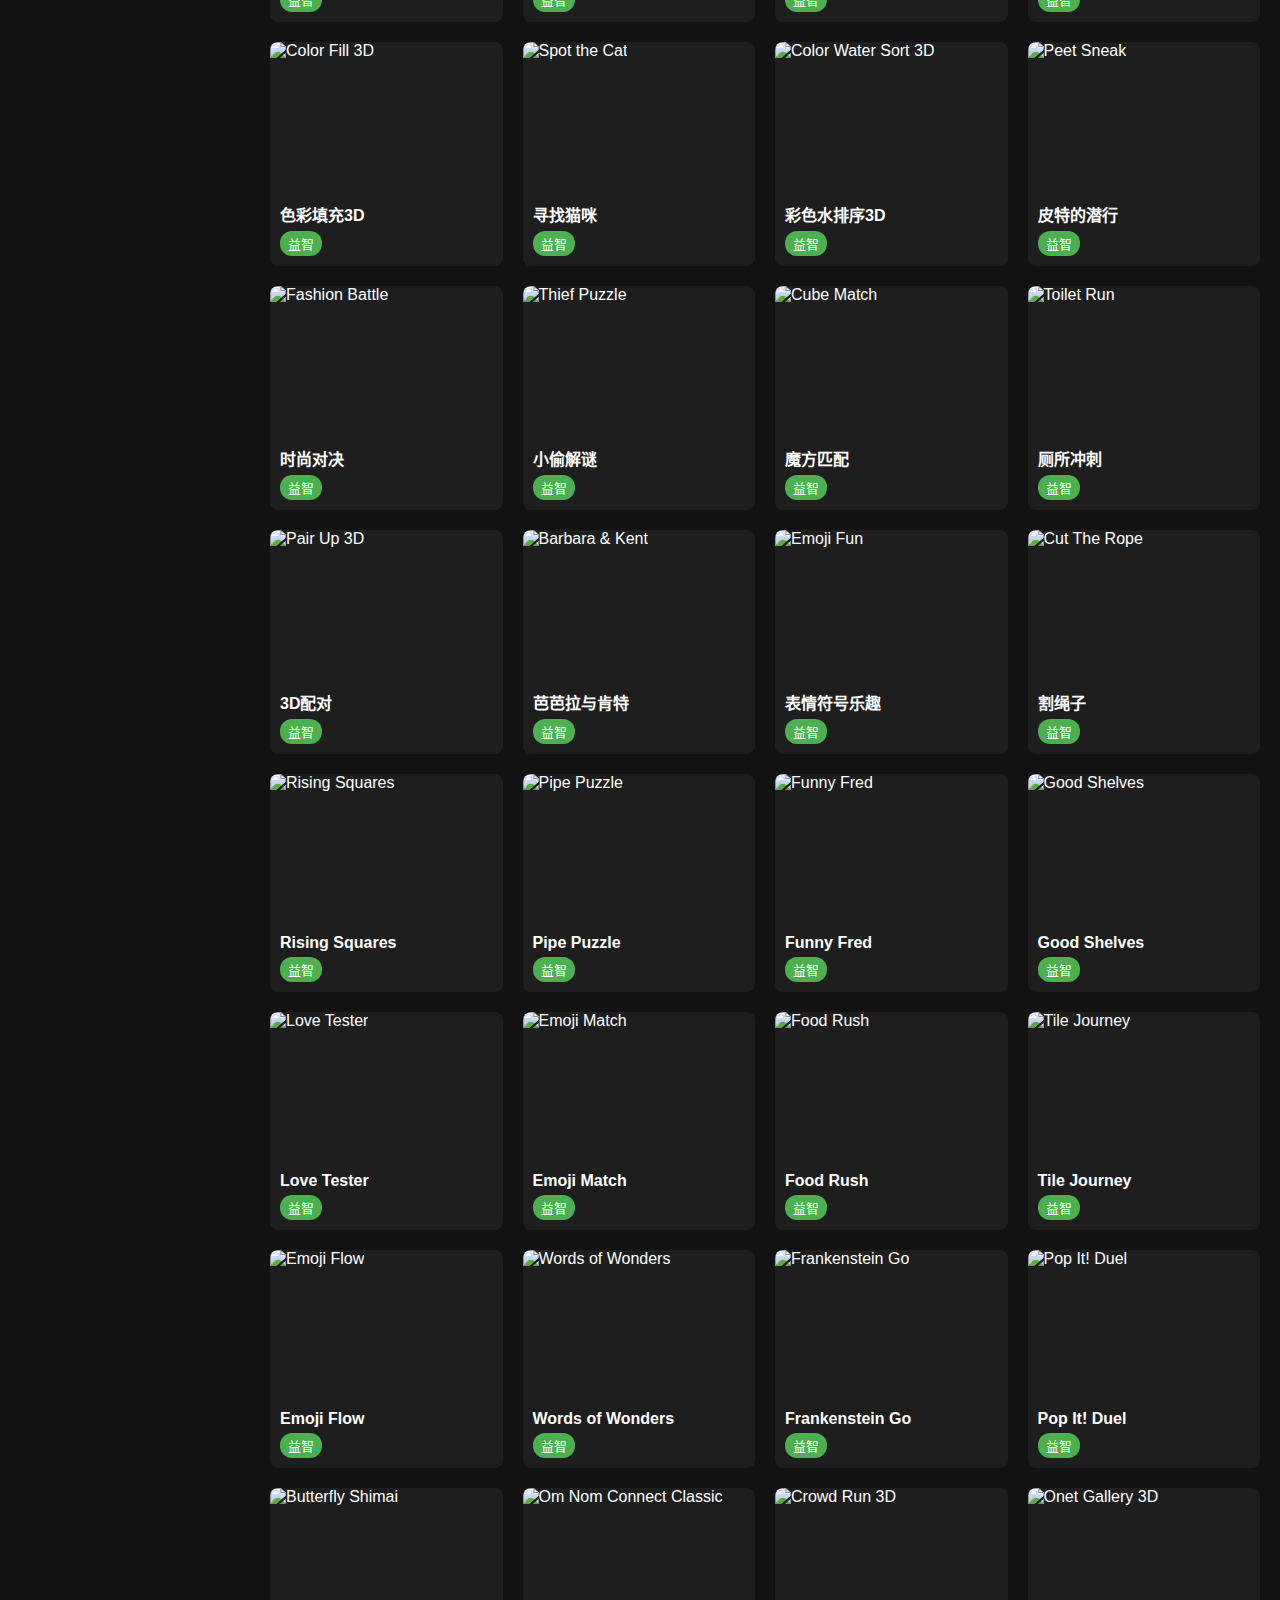
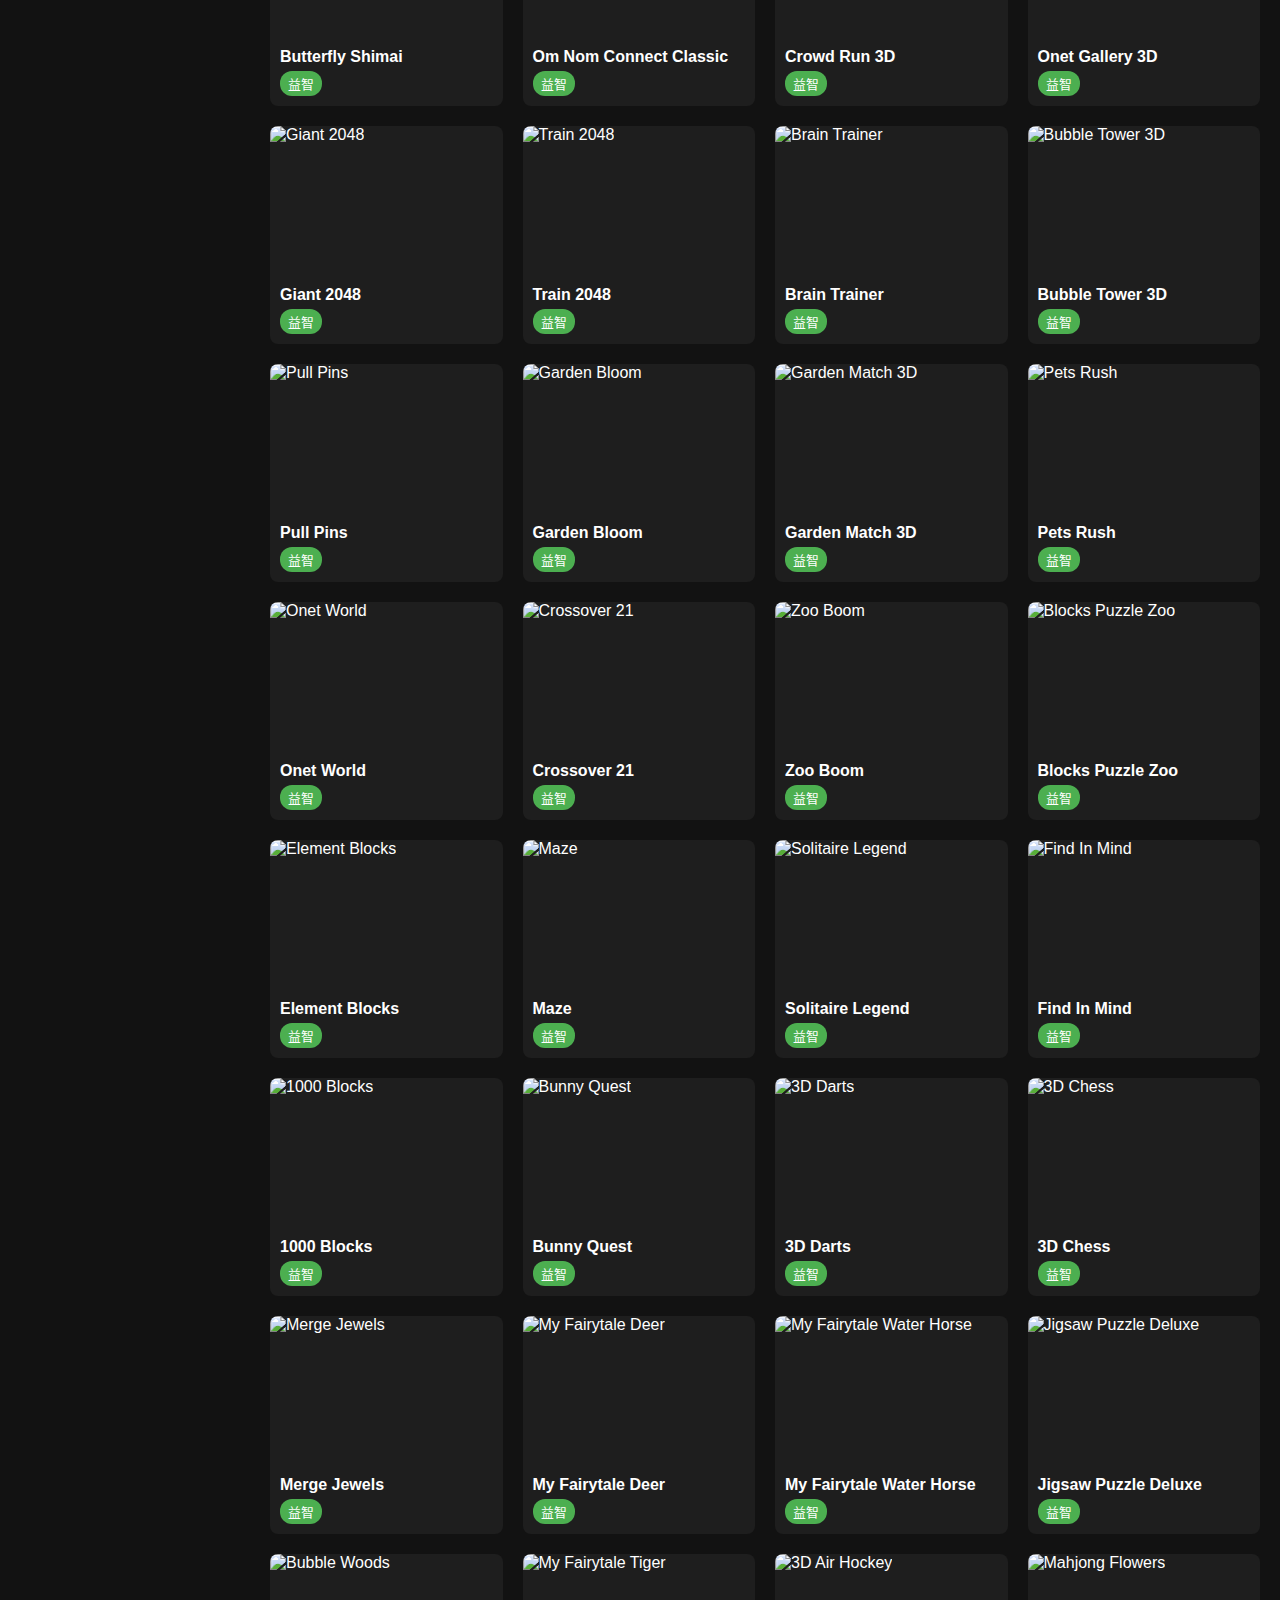
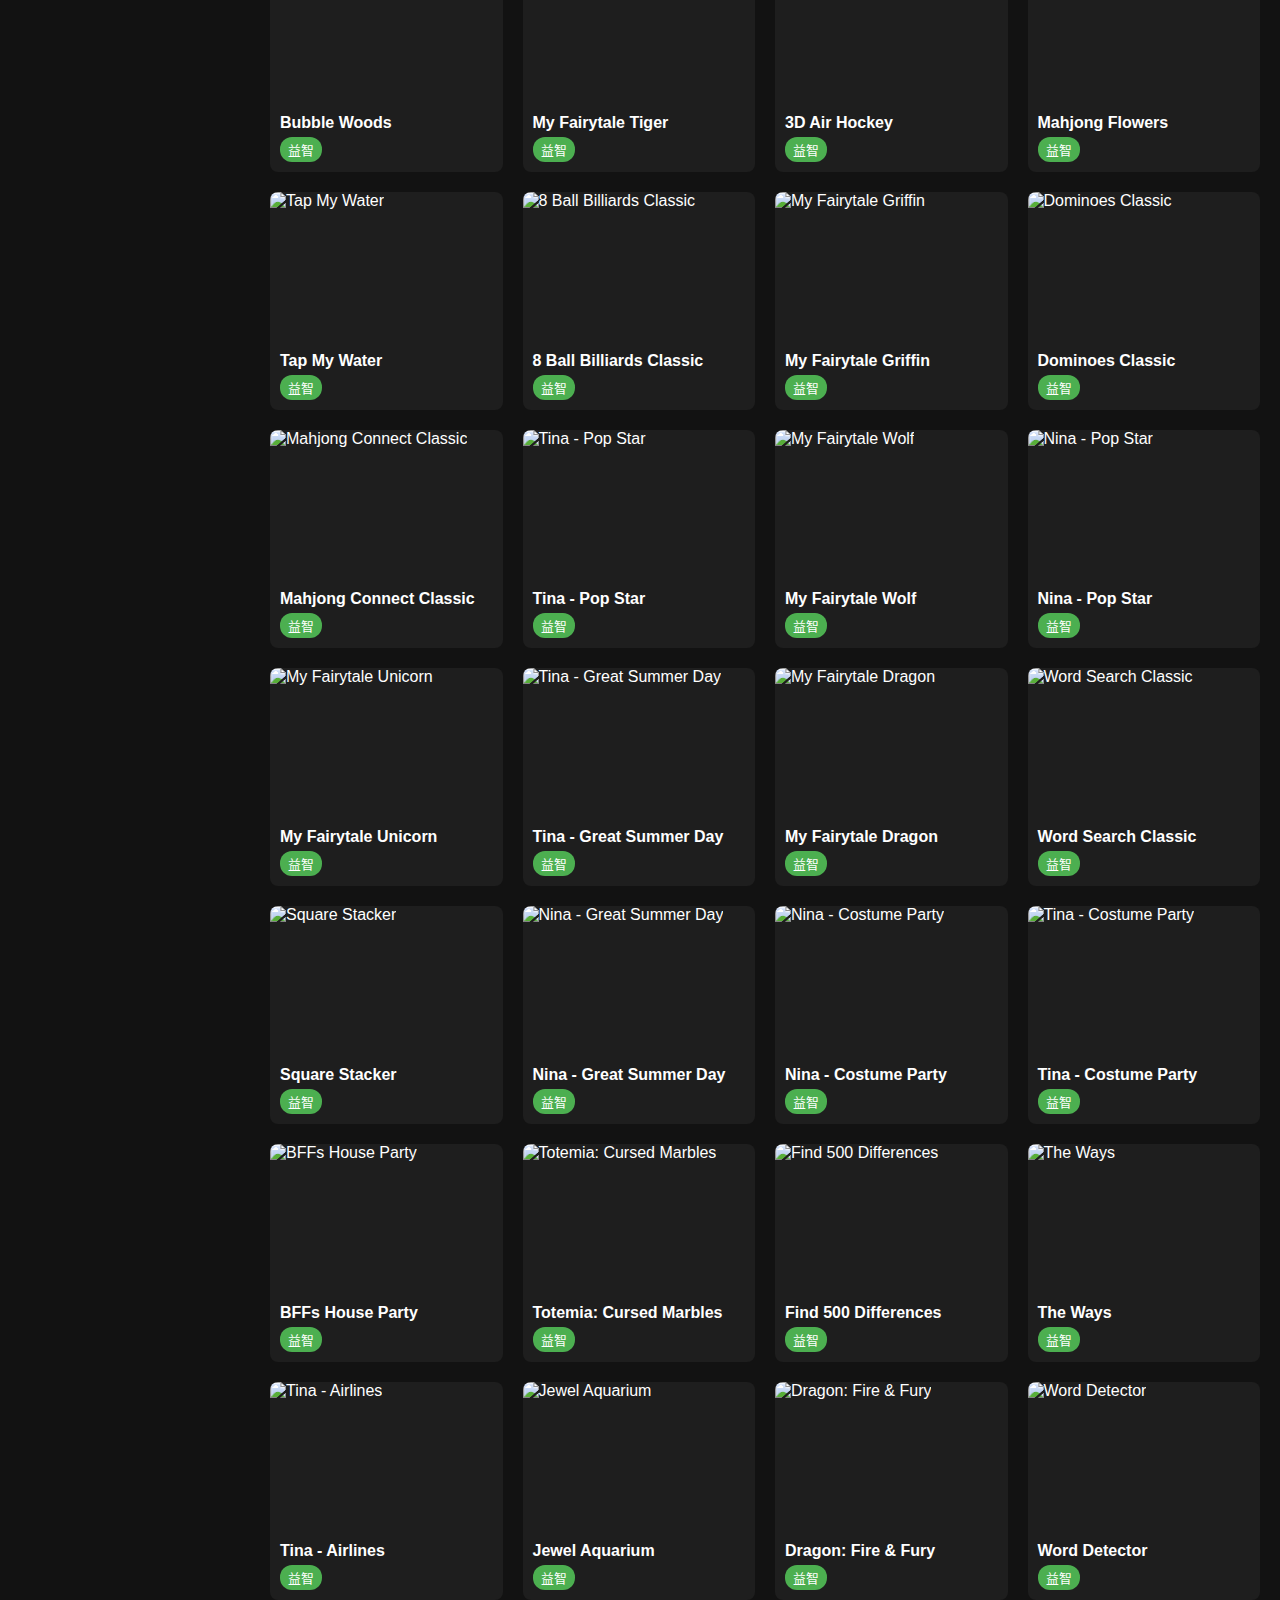
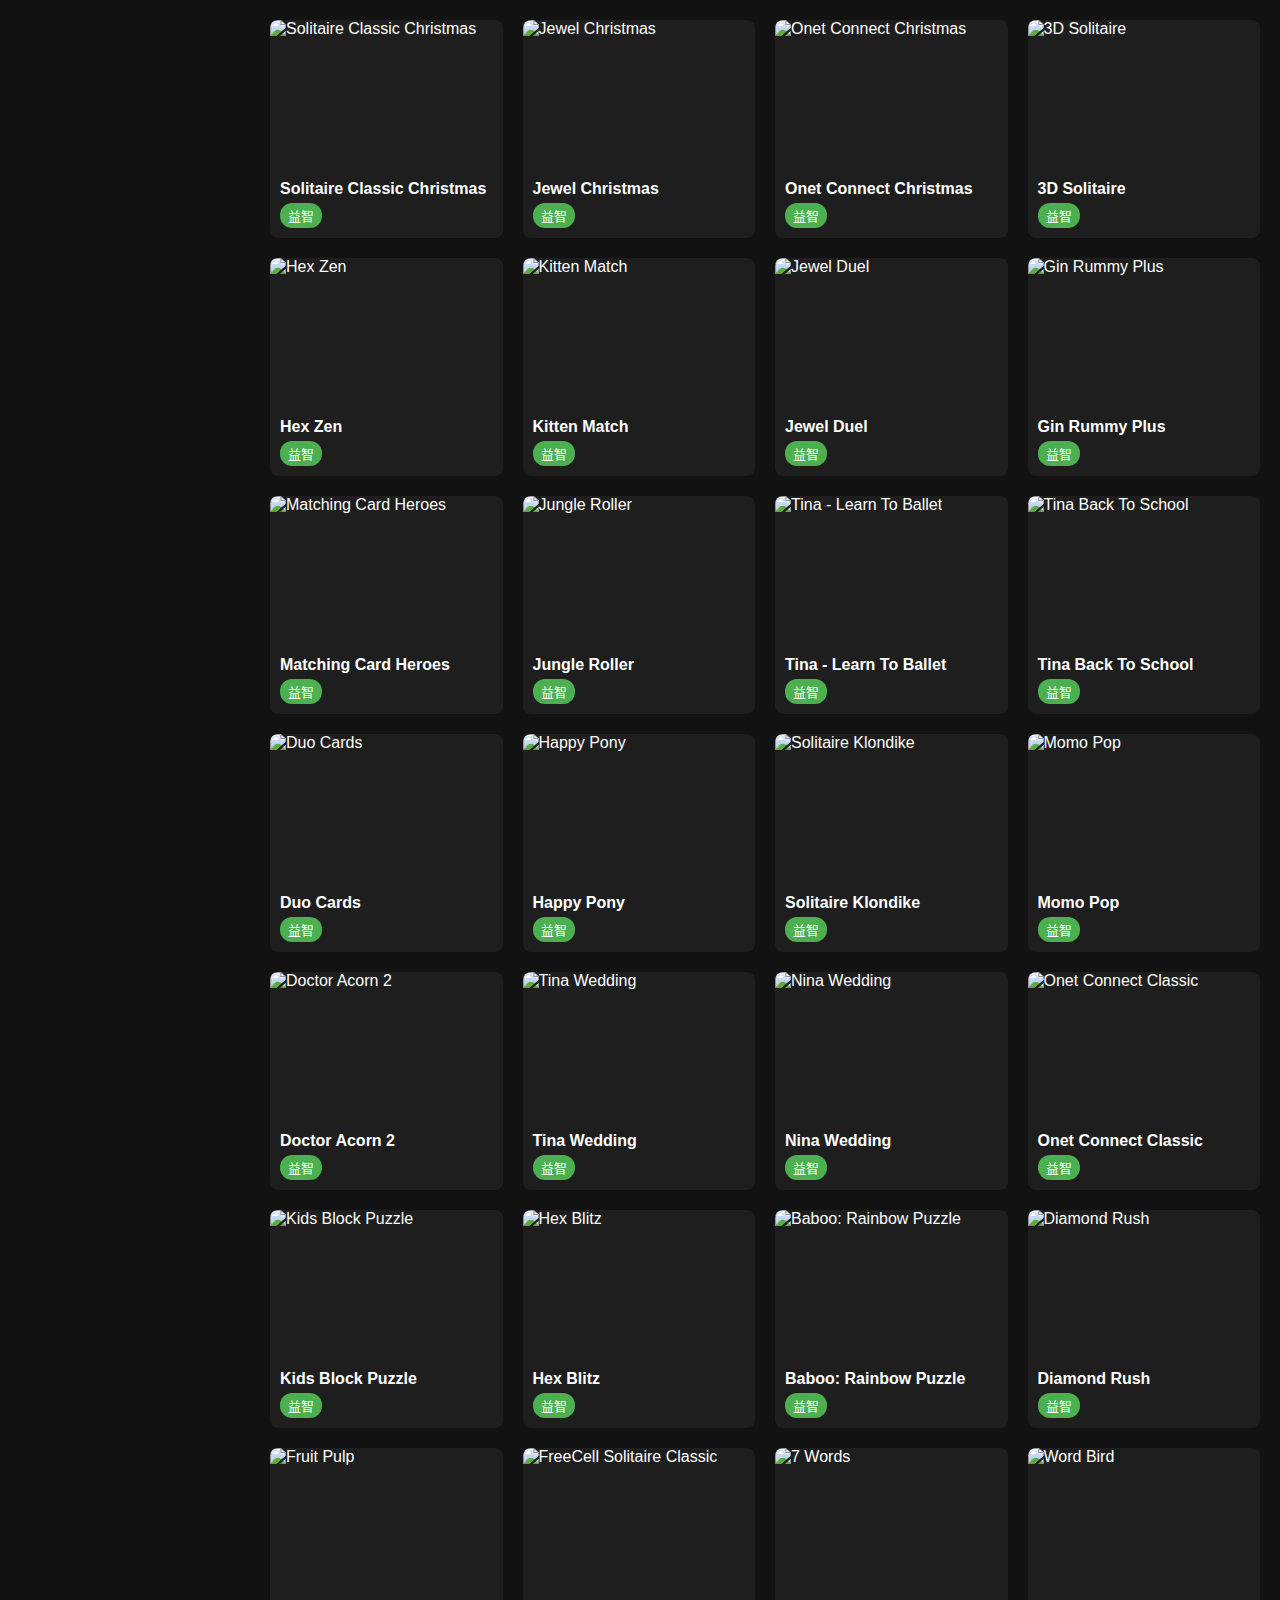
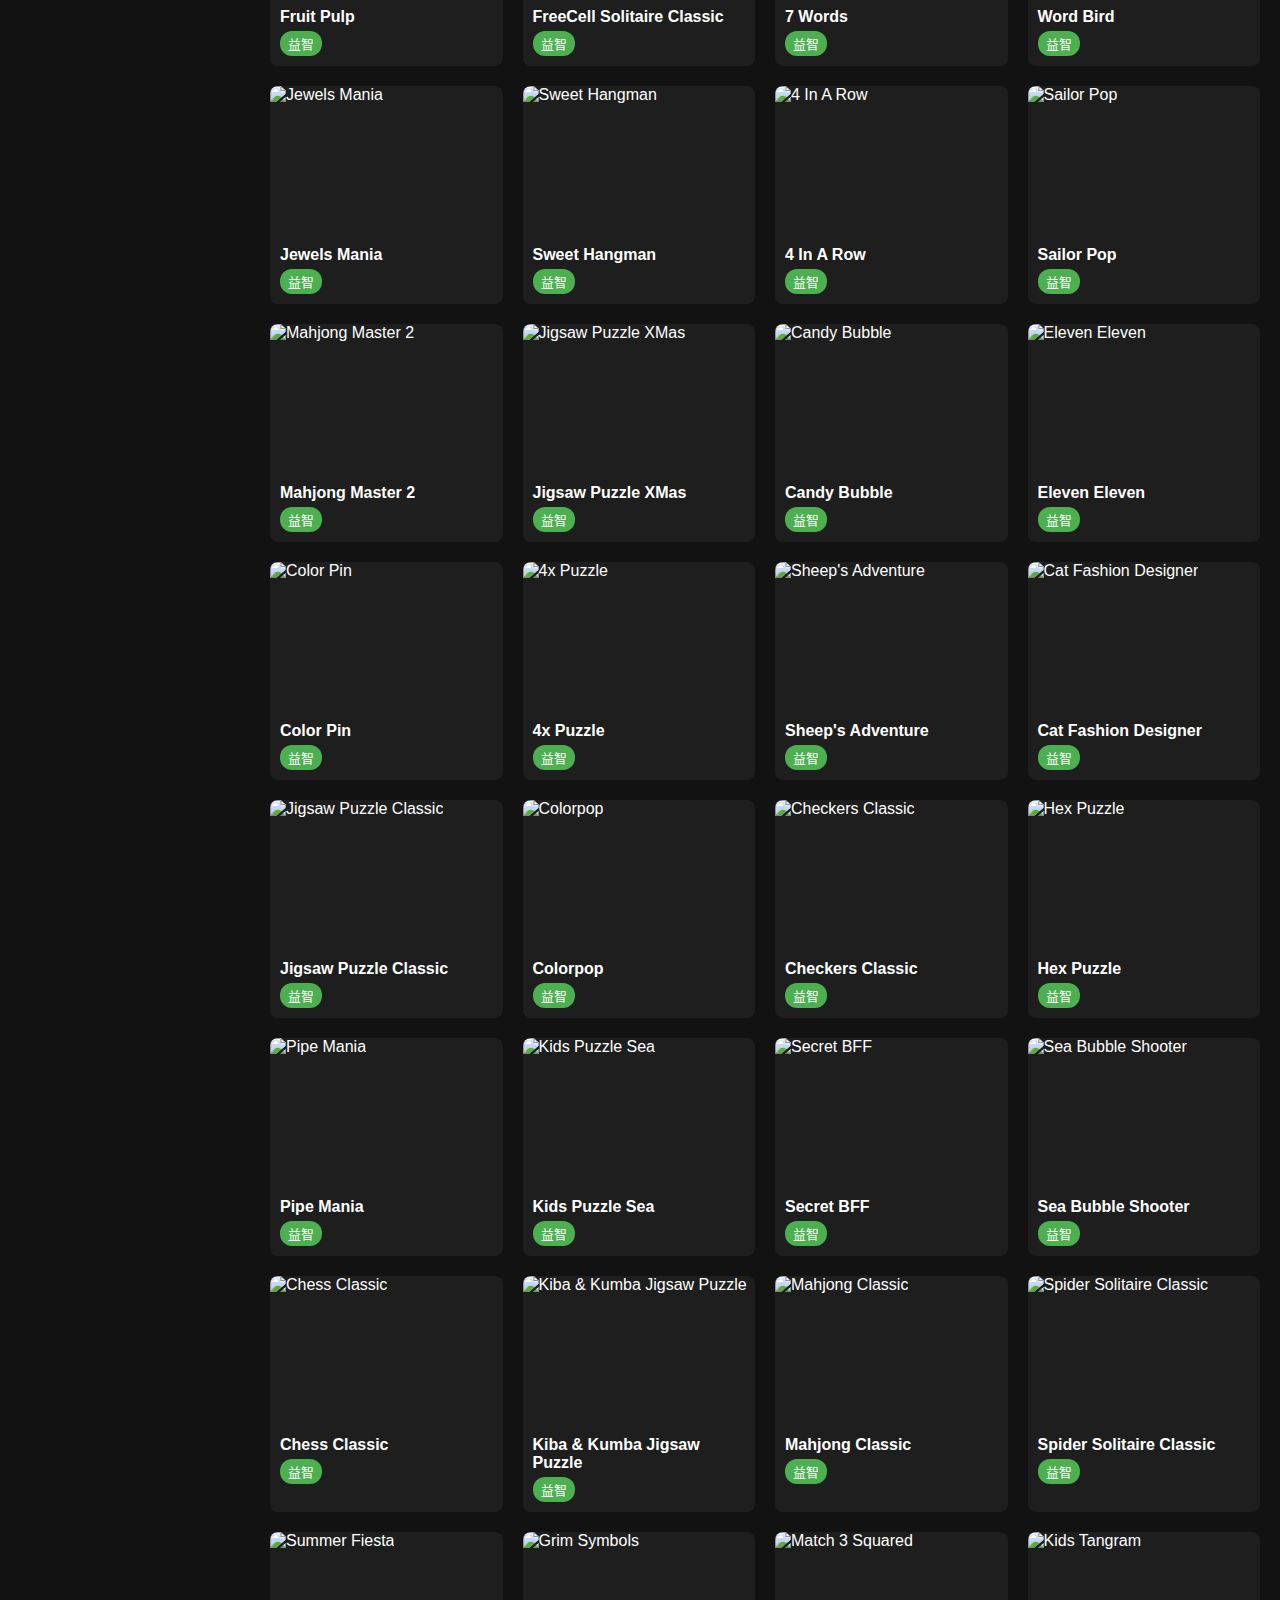
==== commit 6bcb11e9: "添加Google AdSense代码和ads.txt文件" ====
--- a/index.html
+++ b/index.html
@@ -13,6 +13,9 @@
 
       gtag('config', 'G-RQHVXMJP39');
     </script>
+    <!-- Google AdSense -->
+    <script async src="https://pagead2.googlesyndication.com/pagead/js/adsbygoogle.js?client=ca-pub-5086082584270715"
+     crossorigin="anonymous"></script>
     <link rel="stylesheet" href="styles.css">
     <link rel="stylesheet" href="https://cdnjs.cloudflare.com/ajax/libs/font-awesome/6.4.0/css/all.min.css">
 </head>
@@ -78,6 +81,19 @@
             </div>
         </header>
 
+        <!-- 顶部广告 -->
+        <div class="ad-container" style="text-align:center; margin:20px 0; overflow:hidden;">
+            <ins class="adsbygoogle"
+                 style="display:block"
+                 data-ad-client="ca-pub-5086082584270715"
+                 data-ad-slot="1234567890"
+                 data-ad-format="auto"
+                 data-full-width-responsive="true"></ins>
+            <script>
+                 (adsbygoogle = window.adsbygoogle || []).push({});
+            </script>
+        </div>
+
         <!-- 游戏分类与展示 -->
         <div class="game-categories">
             <!-- 游戏分类和卡片将通过JavaScript动态加载 -->
